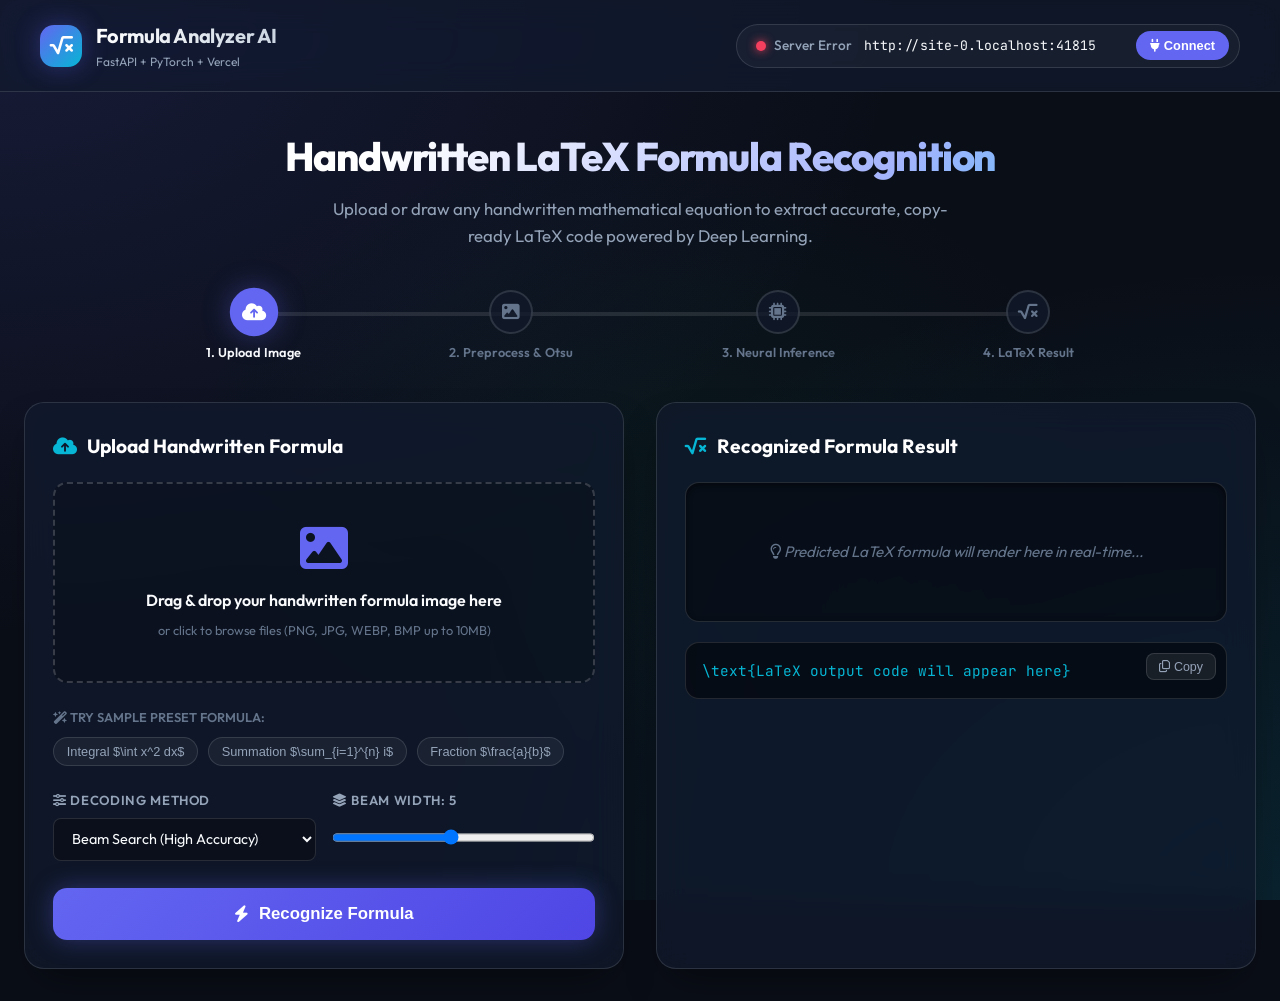
==== frontend/index.html @ 652955c7 "Add animated stepper progress bar and real-time step transition pipeline" ====
<!DOCTYPE html>
<html lang="en">
<head>
  <meta charset="UTF-8">
  <meta name="viewport" content="width=device-width, initial-scale=1.0">
  <title>Handwritten Formula Analyzer - AI LaTeX Recognizer</title>
  <meta name="description" content="AI-Powered Handwritten Mathematical Formula Recognition System built with PyTorch, FastAPI, and KaTeX.">
  
  <!-- Google Fonts -->
  <link rel="preconnect" href="https://fonts.googleapis.com">
  <link rel="preconnect" href="https://fonts.gstatic.com" crossorigin>
  <link href="https://fonts.googleapis.com/css2?family=JetBrains+Mono:wght@400;600&family=Outfit:wght@400;500;600;700;800&display=swap" rel="stylesheet">
  
  <!-- FontAwesome Icons -->
  <link rel="stylesheet" href="https://cdnjs.cloudflare.com/ajax/libs/font-awesome/6.4.0/css/all.min.css">
  
  <!-- KaTeX CSS & JS for LaTeX Rendering -->
  <link rel="stylesheet" href="https://cdn.jsdelivr.net/npm/katex@0.16.8/dist/katex.min.css">
  <script defer src="https://cdn.jsdelivr.net/npm/katex@0.16.8/dist/katex.min.js"></script>

  <!-- Custom Design System CSS -->
  <link rel="stylesheet" href="css/style.css">
</head>
<body>

  <!-- Top Navigation & Ngrok Backend Config Bar -->
  <nav class="navbar">
    <div class="brand">
      <div class="brand-icon">
        <i class="fa-solid me-1 fa-square-root-variable"></i>
      </div>
      <div class="brand-text">
        <h1>Formula Analyzer AI</h1>
        <span>FastAPI + PyTorch + Vercel</span>
      </div>
    </div>

    <!-- Ngrok / Backend Tunnel Config -->
    <div class="backend-bar">
      <div class="status-badge" id="status-badge">
        <span class="status-dot" id="status-dot"></span>
        <span id="status-text">Connecting...</span>
      </div>
      <input 
        type="text" 
        id="backend-url-input" 
        class="backend-input" 
        placeholder="https://xxxx.ngrok-free.app or http://127.0.0.1:8000" 
        title="Enter your FastAPI Backend URL (Local or Ngrok HTTPS Tunnel)"
      >
      <button class="btn-ping" id="btn-ping" title="Test Connection to Backend API">
        <i class="fa-solid fa-plug"></i> Connect
      </button>
    </div>
  </nav>

  <!-- Main Content Container -->
  <main class="container">
    
    <!-- Hero Title -->
    <header class="hero-header">
      <h2 class="hero-title">Handwritten LaTeX Formula Recognition</h2>
      <p class="hero-subtitle">Upload or draw any handwritten mathematical equation to extract accurate, copy-ready LaTeX code powered by Deep Learning.</p>
    </header>

    <!-- Pipeline Stepper & Animated Progress Bar -->
    <div class="stepper-container" id="stepper-container">
      <div class="progress-track">
        <div class="progress-fill" id="progress-fill"></div>
      </div>
      
      <div class="step-item active" id="step-1">
        <div class="step-node"><i class="fa-solid fa-cloud-arrow-up"></i></div>
        <span class="step-label">1. Upload Image</span>
      </div>
      
      <div class="step-item" id="step-2">
        <div class="step-node"><i class="fa-solid fa-image"></i></div>
        <span class="step-label">2. Preprocess & Otsu</span>
      </div>
      
      <div class="step-item" id="step-3">
        <div class="step-node"><i class="fa-solid fa-microchip"></i></div>
        <span class="step-label">3. Neural Inference</span>
      </div>
      
      <div class="step-item" id="step-4">
        <div class="step-node"><i class="fa-solid fa-square-root-variable"></i></div>
        <span class="step-label">4. LaTeX Result</span>
      </div>
    </div>

    <!-- Main App Grid -->
    <div class="app-grid">

      <!-- Left Column: Image Upload & Parameters -->
      <section class="card">
        <h3 class="card-title">
          <i class="fa-solid fa-cloud-arrow-up"></i> Upload Handwritten Formula
        </h3>

        <!-- Drag & Drop Zone -->
        <div class="dropzone" id="dropzone">
          <i class="fa-solid fa-image dropzone-icon"></i>
          <p class="dropzone-text">Drag & drop your handwritten formula image here</p>
          <p class="dropzone-subtext">or click to browse files (PNG, JPG, WEBP, BMP up to 10MB)</p>
          <input type="file" id="file-input" accept="image/png, image/jpeg, image/webp, image/bmp">
        </div>

        <!-- Selected Image Preview Box -->
        <div class="preview-box" id="preview-box">
          <button class="preview-remove" id="btn-remove-preview" title="Remove selected image">
            <i class="fa-solid fa-xmark"></i>
          </button>
          <img id="preview-img" src="" alt="Handwritten Formula Preview">
        </div>

        <!-- Sample Formula Presets -->
        <div class="presets-container">
          <p class="presets-title"><i class="fa-solid fa-wand-magic-sparkles"></i> Try Sample Preset Formula:</p>
          <div class="presets-flex">
            <button class="btn-preset" data-preset="integral">Integral $\int x^2 dx$</button>
            <button class="btn-preset" data-preset="summation">Summation $\sum_{i=1}^{n} i$</button>
            <button class="btn-preset" data-preset="fraction">Fraction $\frac{a}{b}$</button>
          </div>
        </div>

        <!-- Decoding Controls -->
        <div class="controls-group">
          <div class="control-item">
            <label for="decode-method"><i class="fa-solid fa-sliders"></i> Decoding Method</label>
            <select id="decode-method" class="select-custom">
              <option value="beam" selected>Beam Search (High Accuracy)</option>
              <option value="greedy">Greedy Search (Fastest)</option>
            </select>
          </div>

          <div class="control-item" id="beam-size-container">
            <label for="beam-size"><i class="fa-solid fa-layer-group"></i> Beam Width: <span id="beam-val">5</span></label>
            <input type="range" id="beam-size" class="slider-custom" min="1" max="10" value="5">
          </div>
        </div>

        <!-- Submit Button -->
        <button class="btn-submit" id="btn-predict">
          <i class="fa-solid fa-bolt"></i> Recognize Formula
        </button>
      </section>

      <!-- Right Column: Recognition Results -->
      <section class="card">
        <h3 class="card-title">
          <i class="fa-solid fa-square-root-variable"></i> Recognized Formula Result
        </h3>

        <div class="result-display">
          
          <!-- Rendered KaTeX Math Box -->
          <div class="rendered-math-box" id="math-render-box">
            <span class="placeholder-text">
              <i class="fa-regular fa-lightbulb"></i> Predicted LaTeX formula will render here in real-time...
            </span>
          </div>

          <!-- Raw LaTeX Code View -->
          <div class="raw-latex-box">
            <button class="btn-copy" id="btn-copy" title="Copy LaTeX code to clipboard">
              <i class="fa-regular fa-copy"></i> Copy
            </button>
            <div class="raw-latex-code" id="raw-latex-output">\text{LaTeX output code will appear here}</div>
          </div>

        </div>
      </section>

    </div>

    <!-- Step 2: Image Pipeline & Preprocessing Card -->
    <section class="card pipeline-card" id="pipeline-card" style="display: none; margin-top: 2rem;">
      <div class="pipeline-header">
        <h3 class="card-title">
          🖼️ Step 2: Image Pipeline & Preprocessing
        </h3>
        <span class="badge-active"><i class="fa-solid fa-circle-check"></i> Auto Dark-Mode & Otsu Active</span>
      </div>

      <div class="pipeline-grid">
        <!-- Original Uploaded Image -->
        <div class="pipeline-box">
          <h4 class="pipeline-box-title">Original Uploaded Image</h4>
          <div class="pipeline-img-wrap">
            <img id="pipeline-orig-img" src="" alt="Original Uploaded Image">
          </div>
        </div>

        <!-- Auto-Inverted & Otsu Normalized Tensor Input -->
        <div class="pipeline-box">
          <h4 class="pipeline-box-title">Auto-Inverted & Otsu Normalized Tensor Input</h4>
          <div class="pipeline-img-wrap">
            <img id="pipeline-otsu-img" src="" alt="Normalized Tensor Input Canvas">
          </div>
          <p class="pipeline-meta" id="pipeline-meta">
            Tensor Shape: [1, 3, 128, 512] | Padded & Normalized for Model Encoder
          </p>
        </div>
      </div>
    </section>

  </main>

  <!-- Toast Notification -->
  <div class="toast" id="toast">
    <i class="fa-solid fa-circle-check"></i>
    <span id="toast-msg">Copied to clipboard!</span>
  </div>

  <!-- App Script -->
  <script src="js/app.js"></script>
</body>
</html>
---- frontend/css/style.css ----
/* ==========================================================
   Handwritten Mathematical Formula Recognition System
   Design System & Global Styles (Vanilla CSS)
   ========================================================== */

:root {
  --bg-dark: #0a0e17;
  --bg-card: rgba(18, 26, 43, 0.75);
  --bg-card-hover: rgba(28, 39, 64, 0.85);
  --border-color: rgba(255, 255, 255, 0.12);
  --border-focus: #6366f1;
  
  --primary: #6366f1;
  --primary-hover: #4f46e5;
  --primary-glow: rgba(99, 102, 241, 0.35);
  
  --accent-cyan: #06b6d4;
  --accent-emerald: #10b981;
  --accent-rose: #f43f5e;
  --accent-amber: #f59e0b;

  --text-main: #f8fafc;
  --text-muted: #94a3b8;
  --text-subtle: #64748b;

  --font-main: 'Outfit', -apple-system, BlinkMacSystemFont, 'Segoe UI', Roboto, sans-serif;
  --font-mono: 'JetBrains Mono', 'Fira Code', monospace;
  
  --radius-sm: 8px;
  --radius-md: 14px;
  --radius-lg: 20px;
  --radius-full: 9999px;
  
  --shadow-main: 0 20px 40px -15px rgba(0, 0, 0, 0.5);
  --shadow-glow: 0 0 25px var(--primary-glow);
  --glass-backdrop: blur(16px) saturate(180%);
}

* {
  margin: 0;
  padding: 0;
  box-sizing: border-box;
}

body {
  font-family: var(--font-main);
  background-color: var(--bg-dark);
  background-image: 
    radial-gradient(at 0% 0%, rgba(99, 102, 241, 0.15) 0px, transparent 50%),
    radial-gradient(at 100% 100%, rgba(6, 182, 212, 0.12) 0px, transparent 50%),
    radial-gradient(at 50% 50%, rgba(16, 185, 129, 0.05) 0px, transparent 50%);
  background-attachment: fixed;
  color: var(--text-main);
  min-height: 100vh;
  line-height: 1.6;
  overflow-x: hidden;
}

/* Header & Navbar */
.navbar {
  display: flex;
  justify-content: space-between;
  align-items: center;
  padding: 1.25rem 2.5rem;
  background: var(--bg-card);
  backdrop-filter: var(--glass-backdrop);
  border-bottom: 1px solid var(--border-color);
  position: sticky;
  top: 0;
  z-index: 100;
}

.brand {
  display: flex;
  align-items: center;
  gap: 0.85rem;
}

.brand-icon {
  width: 42px;
  height: 42px;
  background: linear-gradient(135deg, var(--primary), var(--accent-cyan));
  border-radius: var(--radius-md);
  display: flex;
  align-items: center;
  justify-content: center;
  font-size: 1.3rem;
  color: #fff;
  box-shadow: var(--shadow-glow);
}

.brand-text h1 {
  font-size: 1.25rem;
  font-weight: 700;
  background: linear-gradient(90deg, #fff, #cbd5e1);
  -webkit-background-clip: text;
  -webkit-text-fill-color: transparent;
  letter-spacing: -0.02em;
}

.brand-text span {
  font-size: 0.75rem;
  color: var(--text-muted);
  display: block;
}

/* Backend Connection Bar */
.backend-bar {
  display: flex;
  align-items: center;
  gap: 0.75rem;
  background: rgba(255, 255, 255, 0.04);
  border: 1px solid var(--border-color);
  border-radius: var(--radius-full);
  padding: 0.4rem 0.6rem 0.4rem 1.2rem;
}

.status-badge {
  display: flex;
  align-items: center;
  gap: 0.5rem;
  font-size: 0.85rem;
  font-weight: 500;
  color: var(--text-muted);
}

.status-dot {
  width: 10px;
  height: 10px;
  border-radius: 50%;
  background-color: var(--accent-amber);
  box-shadow: 0 0 10px var(--accent-amber);
  transition: all 0.3s ease;
}

.status-dot.connected {
  background-color: var(--accent-emerald);
  box-shadow: 0 0 10px var(--accent-emerald);
}

.status-dot.disconnected {
  background-color: var(--accent-rose);
  box-shadow: 0 0 10px var(--accent-rose);
}

.backend-input {
  background: transparent;
  border: none;
  color: var(--text-main);
  font-family: var(--font-mono);
  font-size: 0.82rem;
  width: 260px;
  outline: none;
}

.btn-ping {
  background: var(--primary);
  color: #fff;
  border: none;
  padding: 0.45rem 0.9rem;
  border-radius: var(--radius-full);
  font-size: 0.8rem;
  font-weight: 600;
  cursor: pointer;
  transition: all 0.2s ease;
}

.btn-ping:hover {
  background: var(--primary-hover);
  transform: scale(1.03);
}

/* Main Container */
.container {
  max-width: 1300px;
  margin: 2rem auto;
  padding: 0 1.5rem;
}

.hero-header {
  text-align: center;
  margin-bottom: 2.5rem;
}

.hero-title {
  font-size: 2.5rem;
  font-weight: 800;
  letter-spacing: -0.03em;
  margin-bottom: 0.5rem;
  background: linear-gradient(135deg, #ffffff 30%, #a5b4fc 70%, #38bdf8 100%);
  -webkit-background-clip: text;
  -webkit-text-fill-color: transparent;
}

.hero-subtitle {
  color: var(--text-muted);
  font-size: 1.05rem;
  max-width: 650px;
  margin: 0 auto;
}

/* Grid Layout */
.app-grid {
  display: grid;
  grid-template-columns: 1fr 1fr;
  gap: 2rem;
}

@media (max-width: 992px) {
  .app-grid {
    grid-template-columns: 1fr;
  }
}

/* Card Styling */
.card {
  background: var(--bg-card);
  backdrop-filter: var(--glass-backdrop);
  border: 1px solid var(--border-color);
  border-radius: var(--radius-lg);
  padding: 1.75rem;
  box-shadow: var(--shadow-main);
  transition: border-color 0.3s ease;
}

.card:hover {
  border-color: rgba(255, 255, 255, 0.2);
}

.card-title {
  font-size: 1.2rem;
  font-weight: 700;
  margin-bottom: 1.25rem;
  display: flex;
  align-items: center;
  gap: 0.6rem;
  color: #fff;
}

.card-title i {
  color: var(--accent-cyan);
}

/* Upload Dropzone */
.dropzone {
  border: 2px dashed rgba(255, 255, 255, 0.18);
  border-radius: var(--radius-md);
  padding: 2.5rem 1.5rem;
  text-align: center;
  cursor: pointer;
  background: rgba(0, 0, 0, 0.2);
  transition: all 0.3s ease;
  position: relative;
  overflow: hidden;
}

.dropzone:hover, .dropzone.dragover {
  border-color: var(--primary);
  background: rgba(99, 102, 241, 0.08);
  box-shadow: inset 0 0 20px rgba(99, 102, 241, 0.15);
}

.dropzone-icon {
  font-size: 3rem;
  color: var(--primary);
  margin-bottom: 1rem;
  transition: transform 0.3s ease;
}

.dropzone:hover .dropzone-icon {
  transform: translateY(-4px);
}

.dropzone-text {
  font-size: 1rem;
  font-weight: 600;
  color: var(--text-main);
  margin-bottom: 0.4rem;
}

.dropzone-subtext {
  font-size: 0.8rem;
  color: var(--text-subtle);
}

#file-input {
  display: none;
}

/* Preview Box */
.preview-box {
  margin-top: 1.25rem;
  display: none;
  background: rgba(0, 0, 0, 0.3);
  border: 1px solid var(--border-color);
  border-radius: var(--radius-md);
  padding: 1rem;
  text-align: center;
  position: relative;
}

.preview-box img {
  max-width: 100%;
  max-height: 180px;
  object-fit: contain;
  border-radius: var(--radius-sm);
  box-shadow: 0 4px 12px rgba(0,0,0,0.5);
}

.preview-remove {
  position: absolute;
  top: 10px;
  right: 10px;
  background: rgba(244, 63, 94, 0.8);
  color: #fff;
  border: none;
  border-radius: 50%;
  width: 28px;
  height: 28px;
  cursor: pointer;
  display: flex;
  align-items: center;
  justify-content: center;
  transition: all 0.2s ease;
}

.preview-remove:hover {
  background: var(--accent-rose);
  transform: scale(1.1);
}

/* Controls */
.controls-group {
  margin-top: 1.5rem;
  display: grid;
  grid-template-columns: 1fr 1fr;
  gap: 1rem;
}

.control-item label {
  display: block;
  font-size: 0.82rem;
  font-weight: 600;
  color: var(--text-muted);
  margin-bottom: 0.4rem;
  text-transform: uppercase;
  letter-spacing: 0.05em;
}

.select-custom, .slider-custom {
  width: 100%;
  padding: 0.65rem 0.9rem;
  background: rgba(0, 0, 0, 0.3);
  border: 1px solid var(--border-color);
  border-radius: var(--radius-sm);
  color: var(--text-main);
  font-family: var(--font-main);
  font-size: 0.9rem;
  outline: none;
  transition: border-color 0.2s ease;
}

.select-custom:focus {
  border-color: var(--primary);
}

/* Action Buttons */
.btn-submit {
  width: 100%;
  margin-top: 1.5rem;
  padding: 1rem;
  background: linear-gradient(135deg, var(--primary), var(--primary-hover));
  color: #fff;
  border: none;
  border-radius: var(--radius-md);
  font-size: 1.05rem;
  font-weight: 700;
  cursor: pointer;
  box-shadow: var(--shadow-glow);
  display: flex;
  align-items: center;
  justify-content: center;
  gap: 0.6rem;
  transition: all 0.3s ease;
}

.btn-submit:hover:not(:disabled) {
  transform: translateY(-2px);
  box-shadow: 0 0 35px var(--primary-glow);
}

.btn-submit:disabled {
  opacity: 0.5;
  cursor: not-allowed;
}

/* Sample Presets */
.presets-container {
  margin-top: 1.5rem;
}

.presets-title {
  font-size: 0.8rem;
  font-weight: 600;
  color: var(--text-subtle);
  margin-bottom: 0.6rem;
  text-transform: uppercase;
}

.presets-flex {
  display: flex;
  gap: 0.6rem;
  flex-wrap: wrap;
}

.btn-preset {
  background: rgba(255, 255, 255, 0.05);
  border: 1px solid var(--border-color);
  color: var(--text-muted);
  padding: 0.4rem 0.8rem;
  border-radius: var(--radius-full);
  font-size: 0.8rem;
  cursor: pointer;
  transition: all 0.2s ease;
}

.btn-preset:hover {
  background: rgba(99, 102, 241, 0.15);
  border-color: var(--primary);
  color: #fff;
}

/* Results Display Card */
.result-display {
  display: flex;
  flex-direction: column;
  gap: 1.25rem;
  min-height: 380px;
}

.rendered-math-box {
  background: rgba(0, 0, 0, 0.4);
  border: 1px solid var(--border-color);
  border-radius: var(--radius-md);
  padding: 2rem 1.5rem;
  min-height: 140px;
  display: flex;
  align-items: center;
  justify-content: center;
  text-align: center;
  font-size: 1.6rem;
  overflow-x: auto;
  box-shadow: inset 0 2px 10px rgba(0,0,0,0.5);
}

.placeholder-text {
  color: var(--text-subtle);
  font-size: 0.95rem;
  font-style: italic;
}

.raw-latex-box {
  background: rgba(0, 0, 0, 0.5);
  border: 1px solid var(--border-color);
  border-radius: var(--radius-md);
  padding: 1rem;
  position: relative;
}

.raw-latex-code {
  font-family: var(--font-mono);
  font-size: 0.9rem;
  color: var(--accent-cyan);
  word-break: break-all;
  white-space: pre-wrap;
}

.btn-copy {
  position: absolute;
  top: 10px;
  right: 10px;
  background: rgba(255, 255, 255, 0.08);
  border: 1px solid var(--border-color);
  color: var(--text-muted);
  padding: 0.35rem 0.75rem;
  border-radius: var(--radius-sm);
  font-size: 0.78rem;
  cursor: pointer;
  transition: all 0.2s ease;
}

.btn-copy:hover {
  background: var(--primary);
  color: #fff;
}

/* Spinner Loader */
.spinner {
  width: 22px;
  height: 22px;
  border: 3px solid rgba(255,255,255,0.3);
  border-radius: 50%;
  border-top-color: #fff;
  animation: spin 0.8s linear infinite;
  display: inline-block;
}

@keyframes spin {
  to { transform: rotate(360deg); }
}

/* Toast Notifications */
.toast {
  position: fixed;
  bottom: 2rem;
  right: 2rem;
  background: var(--bg-card);
  border: 1px solid var(--accent-emerald);
  color: #fff;
  padding: 0.9rem 1.4rem;
  border-radius: var(--radius-md);
  box-shadow: 0 10px 30px rgba(0,0,0,0.5);
  display: flex;
  align-items: center;
  gap: 0.6rem;
  font-size: 0.9rem;
  z-index: 1000;
  opacity: 0;
  transform: translateY(20px);
  transition: all 0.3s ease;
}

.toast.show {
  opacity: 1;
  transform: translateY(0);
}

/* Step 2 Pipeline Card Styling */
.pipeline-header {
  display: flex;
  justify-content: space-between;
  align-items: center;
  margin-bottom: 1.25rem;
  flex-wrap: wrap;
  gap: 0.5rem;
}

.badge-active {
  background: rgba(16, 185, 129, 0.15);
  border: 1px solid var(--accent-emerald);
  color: var(--accent-emerald);
  padding: 0.35rem 0.85rem;
  border-radius: var(--radius-full);
  font-size: 0.8rem;
  font-weight: 600;
  display: flex;
  align-items: center;
  gap: 0.4rem;
}

.pipeline-grid {
  display: grid;
  grid-template-columns: 1fr 1fr;
  gap: 1.5rem;
}

@media (max-width: 768px) {
  .pipeline-grid {
    grid-template-columns: 1fr;
  }
}

.pipeline-box {
  background: rgba(0, 0, 0, 0.35);
  border: 1px solid var(--border-color);
  border-radius: var(--radius-md);
  padding: 1rem;
}

.pipeline-box-title {
  font-size: 0.88rem;
  font-weight: 700;
  color: var(--text-muted);
  margin-bottom: 0.75rem;
}

.pipeline-img-wrap {
  background: #ffffff;
  border-radius: var(--radius-sm);
  padding: 0.5rem;
  min-height: 140px;
  display: flex;
  align-items: center;
  justify-content: center;
}

.pipeline-img-wrap img {
  max-width: 100%;
  max-height: 140px;
  object-fit: contain;
}

.pipeline-meta {
  font-family: var(--font-mono);
  font-size: 0.75rem;
  color: var(--text-subtle);
  margin-top: 0.6rem;
  text-align: center;
}

/* Stepper & Progress Bar Styling */
.stepper-container {
  display: flex;
  justify-content: space-between;
  align-items: center;
  position: relative;
  max-width: 900px;
  margin: 0 auto 2.5rem auto;
  padding: 0 1rem;
}

.progress-track {
  position: absolute;
  top: 22px;
  left: 60px;
  right: 60px;
  height: 4px;
  background: rgba(255, 255, 255, 0.1);
  border-radius: var(--radius-full);
  z-index: 1;
}

.progress-fill {
  height: 100%;
  width: 0%;
  background: linear-gradient(90deg, var(--primary), var(--accent-cyan));
  border-radius: var(--radius-full);
  box-shadow: 0 0 15px var(--primary-glow);
  transition: width 0.4s ease;
}

.step-item {
  display: flex;
  flex-direction: column;
  align-items: center;
  gap: 0.5rem;
  z-index: 2;
  position: relative;
}

.step-node {
  width: 44px;
  height: 44px;
  border-radius: 50%;
  background: var(--bg-card);
  border: 2px solid var(--border-color);
  color: var(--text-subtle);
  display: flex;
  align-items: center;
  justify-content: center;
  font-size: 1.1rem;
  transition: all 0.3s ease;
}

.step-label {
  font-size: 0.8rem;
  font-weight: 600;
  color: var(--text-subtle);
  transition: color 0.3s ease;
}

.step-item.active .step-node {
  border-color: var(--primary);
  background: var(--primary);
  color: #fff;
  box-shadow: var(--shadow-glow);
  transform: scale(1.1);
}

.step-item.active .step-label {
  color: var(--text-main);
}

.step-item.completed .step-node {
  border-color: var(--accent-emerald);
  background: var(--accent-emerald);
  color: #fff;
  box-shadow: 0 0 15px rgba(16, 185, 129, 0.4);
}

.step-item.completed .step-label {
  color: var(--accent-emerald);
}
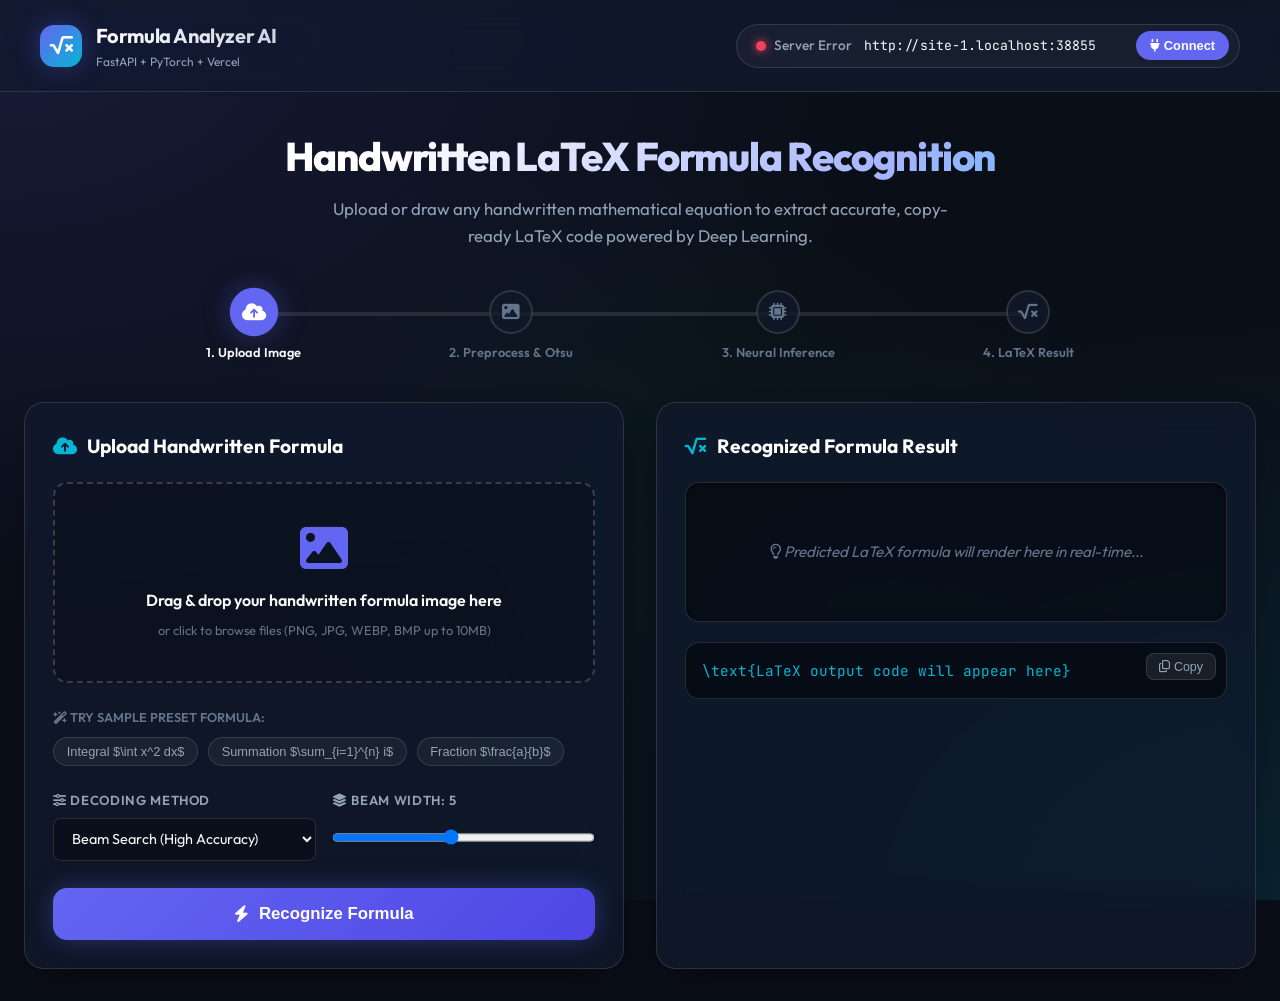
==== commit 6af21cb4: "Match Step 2 Image Pipeline & Preprocessing section layout exactly with user screenshot" ====
--- a/frontend/index.html
+++ b/frontend/index.html
@@ -175,22 +175,25 @@
 
     </div>
 
-    <!-- Step 2: Image Pipeline & Preprocessing Card -->
+    <!-- Step 2: Image Pipeline & Preprocessing Card Section -->
     <section class="card pipeline-card" id="pipeline-card" style="display: none; margin-top: 2rem;">
       <div class="pipeline-header">
-        <h3 class="card-title">
+        <h3 class="card-title" style="margin-bottom: 0;">
           🖼️ Step 2: Image Pipeline & Preprocessing
         </h3>
         <span class="badge-active"><i class="fa-solid fa-circle-check"></i> Auto Dark-Mode & Otsu Active</span>
       </div>
 
-      <div class="pipeline-grid">
+      <div class="pipeline-grid" style="margin-top: 1.25rem;">
         <!-- Original Uploaded Image -->
         <div class="pipeline-box">
           <h4 class="pipeline-box-title">Original Uploaded Image</h4>
           <div class="pipeline-img-wrap">
             <img id="pipeline-orig-img" src="" alt="Original Uploaded Image">
           </div>
+          <p class="pipeline-meta" id="pipeline-orig-meta">
+            Dimensions: 512 × 128 px | Format: image/png
+          </p>
         </div>
 
         <!-- Auto-Inverted & Otsu Normalized Tensor Input -->
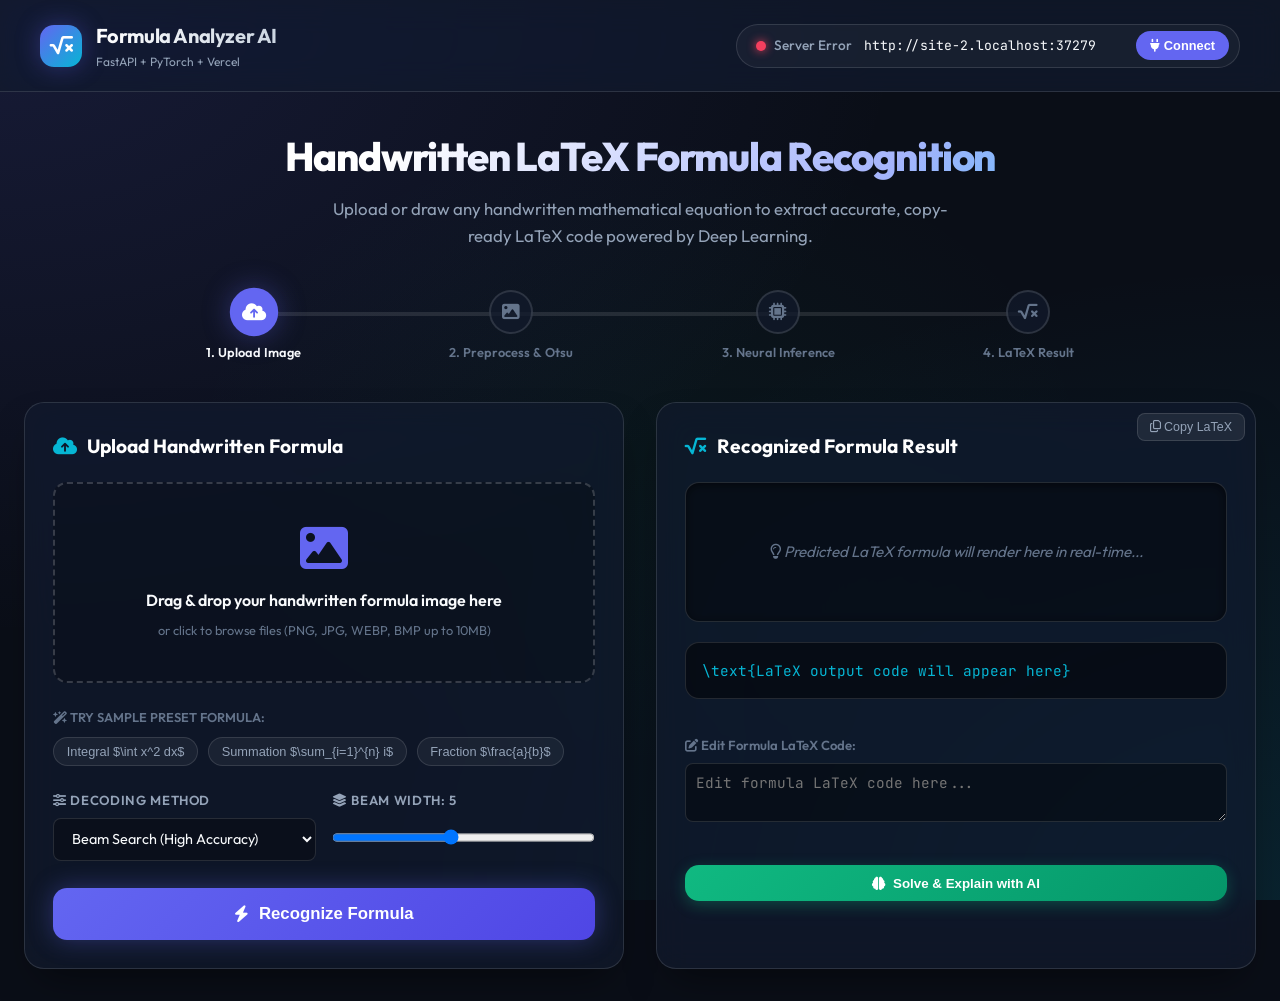
==== commit b4c9cbcb: "Add interactive LaTeX formula editor, SymPy symbolic math solver, and Gemini AI step-by-step explana" ====
--- a/frontend/index.html
+++ b/frontend/index.html
@@ -164,10 +164,25 @@
 
           <!-- Raw LaTeX Code View -->
           <div class="raw-latex-box">
-            <button class="btn-copy" id="btn-copy" title="Copy LaTeX code to clipboard">
-              <i class="fa-regular fa-copy"></i> Copy
+            <div class="raw-latex-code" id="raw-latex-output">\text{LaTeX output code will appear here}</div>
+          </div>
+
+          <!-- Interactive Editable LaTeX Field -->
+          <div class="editor-group" style="margin-top: 1rem;">
+            <label for="latex-editor-input" class="editor-label" style="font-size: 0.82rem; font-weight: 600; color: var(--text-subtle); margin-bottom: 0.4rem; display: block;">
+              <i class="fa-solid fa-pen-to-square"></i> Edit Formula LaTeX Code:
+            </label>
+            <textarea id="latex-editor-input" class="textarea-custom" rows="2" style="width: 100%; background: rgba(0,0,0,0.4); border: 1px solid var(--border-color); border-radius: var(--radius-sm); color: var(--accent-cyan); font-family: var(--font-mono); padding: 0.6rem; font-size: 0.9rem; resize: vertical;" placeholder="Edit formula LaTeX code here..."></textarea>
+          </div>
+
+          <!-- Action Buttons Flex -->
+          <div class="action-buttons-flex" style="display: flex; gap: 0.75rem; margin-top: 1rem;">
+            <button class="btn-copy" id="btn-copy" style="flex: 1;">
+              <i class="fa-regular fa-copy"></i> Copy LaTeX
             </button>
-            <div class="raw-latex-code" id="raw-latex-output">\text{LaTeX output code will appear here}</div>
+            <button class="btn-solve" id="btn-solve" style="flex: 2; background: linear-gradient(135deg, #10b981, #059669); color: #fff; border: none; padding: 0.65rem 1rem; border-radius: var(--radius-md); font-weight: 600; cursor: pointer; display: flex; align-items: center; justify-content: center; gap: 0.5rem; transition: all 0.3s ease; box-shadow: 0 4px 15px rgba(16, 185, 129, 0.3);">
+              <i class="fa-solid fa-brain"></i> Solve & Explain with AI
+            </button>
           </div>
 
         </div>
@@ -209,6 +224,36 @@
       </div>
     </section>
 
+    <!-- Step 3: Solution & Gemini AI Explanation Card Section -->
+    <section class="card solution-card" id="solution-card" style="display: none; margin-top: 2rem;">
+      <div class="pipeline-header">
+        <h3 class="card-title" style="margin-bottom: 0;">
+          🧠 Step 3: Solution & Gemini AI Explanation
+        </h3>
+        <span class="badge-active" style="background: rgba(99, 102, 241, 0.15); border-color: var(--primary); color: #a5b4fc;">
+          <i class="fa-solid fa-sparkles"></i> Gemini AI Active
+        </span>
+      </div>
+
+      <div class="solution-grid" style="display: grid; grid-template-columns: 1fr; gap: 1.25rem; margin-top: 1.25rem;">
+        <!-- Solution Render Box -->
+        <div class="solution-box" style="background: rgba(0, 0, 0, 0.35); border: 1px solid var(--border-color); border-radius: var(--radius-md); padding: 1.25rem;">
+          <h4 class="pipeline-box-title" style="color: var(--accent-emerald);">Calculated Mathematical Solution</h4>
+          <div class="rendered-math-box" id="solution-render-box" style="margin-top: 0.75rem;">
+            <!-- Solved KaTeX math renders here -->
+          </div>
+        </div>
+
+        <!-- Gemini AI Explanation Box -->
+        <div class="solution-box" style="background: rgba(0, 0, 0, 0.35); border: 1px solid var(--border-color); border-radius: var(--radius-md); padding: 1.25rem;">
+          <h4 class="pipeline-box-title" style="color: #a5b4fc;">Step-by-Step Gemini AI Concept Breakdown</h4>
+          <div class="explanation-content" id="explanation-content" style="margin-top: 0.75rem; font-size: 0.95rem; line-height: 1.7; color: var(--text-main);">
+            <!-- Markdown explanation renders here -->
+          </div>
+        </div>
+      </div>
+    </section>
+
   </main>
 
   <!-- Toast Notification -->
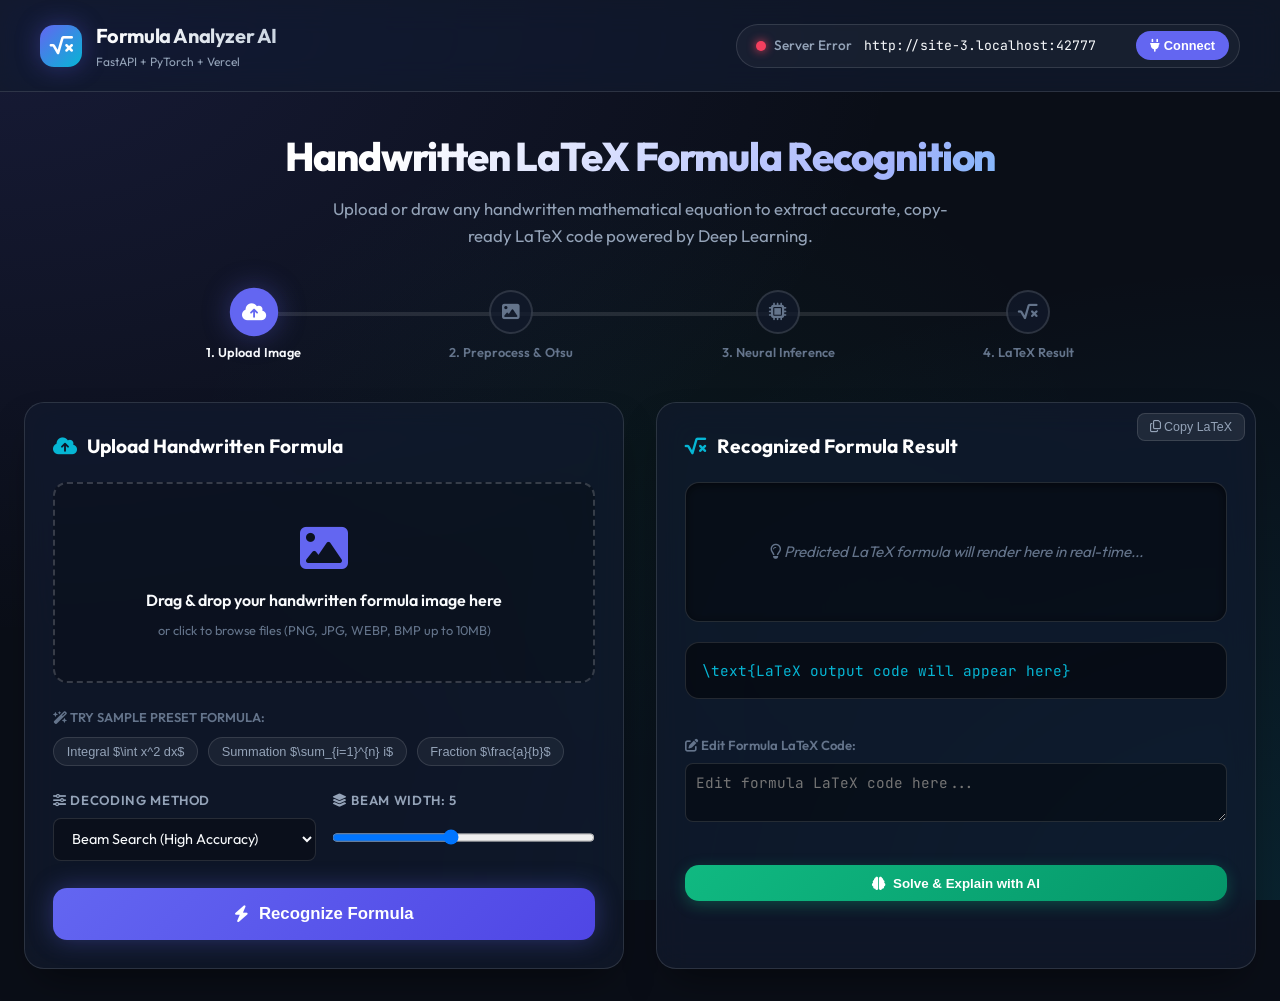
==== commit 96dfef2b: "Separate SymPy math solver, Matplotlib function graph plotter, and Gemini AI explanation sections" ====
--- a/frontend/index.html
+++ b/frontend/index.html
@@ -224,29 +224,43 @@
       </div>
     </section>
 
-    <!-- Step 3: Solution & Gemini AI Explanation Card Section -->
+    <!-- Step 3: Solution, Matplotlib Plot & Gemini AI Explanation Card Section -->
     <section class="card solution-card" id="solution-card" style="display: none; margin-top: 2rem;">
       <div class="pipeline-header">
         <h3 class="card-title" style="margin-bottom: 0;">
-          🧠 Step 3: Solution & Gemini AI Explanation
+          🧠 Step 3: SymPy Solution, Matplotlib Plot & Gemini AI Explanation
         </h3>
         <span class="badge-active" style="background: rgba(99, 102, 241, 0.15); border-color: var(--primary); color: #a5b4fc;">
-          <i class="fa-solid fa-sparkles"></i> Gemini AI Active
+          <i class="fa-solid fa-sparkles"></i> SymPy + Matplotlib + Gemini AI
         </span>
       </div>
 
       <div class="solution-grid" style="display: grid; grid-template-columns: 1fr; gap: 1.25rem; margin-top: 1.25rem;">
-        <!-- Solution Render Box -->
+        <!-- 1. SymPy Symbolic Solution Box -->
         <div class="solution-box" style="background: rgba(0, 0, 0, 0.35); border: 1px solid var(--border-color); border-radius: var(--radius-md); padding: 1.25rem;">
-          <h4 class="pipeline-box-title" style="color: var(--accent-emerald);">Calculated Mathematical Solution</h4>
+          <h4 class="pipeline-box-title" style="color: var(--accent-emerald);">
+            <i class="fa-solid fa-calculator"></i> SymPy Exact Mathematical Solution
+          </h4>
           <div class="rendered-math-box" id="solution-render-box" style="margin-top: 0.75rem;">
             <!-- Solved KaTeX math renders here -->
           </div>
         </div>
 
-        <!-- Gemini AI Explanation Box -->
+        <!-- 2. Matplotlib Graph Plot Box -->
+        <div class="solution-box" id="plot-box" style="display: none; background: rgba(0, 0, 0, 0.35); border: 1px solid var(--border-color); border-radius: var(--radius-md); padding: 1.25rem;">
+          <h4 class="pipeline-box-title" style="color: var(--accent-cyan);">
+            <i class="fa-solid fa-chart-line"></i> Matplotlib Function Graph & Curve Visualization
+          </h4>
+          <div class="plot-img-wrap" style="margin-top: 0.75rem; background: #0f172a; border-radius: var(--radius-sm); padding: 0.5rem; text-align: center;">
+            <img id="plot-img" src="" alt="Matplotlib Function Plot" style="max-width: 100%; border-radius: var(--radius-sm);">
+          </div>
+        </div>
+
+        <!-- 3. Gemini AI Explanation Box -->
         <div class="solution-box" style="background: rgba(0, 0, 0, 0.35); border: 1px solid var(--border-color); border-radius: var(--radius-md); padding: 1.25rem;">
-          <h4 class="pipeline-box-title" style="color: #a5b4fc;">Step-by-Step Gemini AI Concept Breakdown</h4>
+          <h4 class="pipeline-box-title" style="color: #a5b4fc;">
+            <i class="fa-solid fa-brain"></i> Step-by-Step Gemini AI Concept Breakdown
+          </h4>
           <div class="explanation-content" id="explanation-content" style="margin-top: 0.75rem; font-size: 0.95rem; line-height: 1.7; color: var(--text-main);">
             <!-- Markdown explanation renders here -->
           </div>
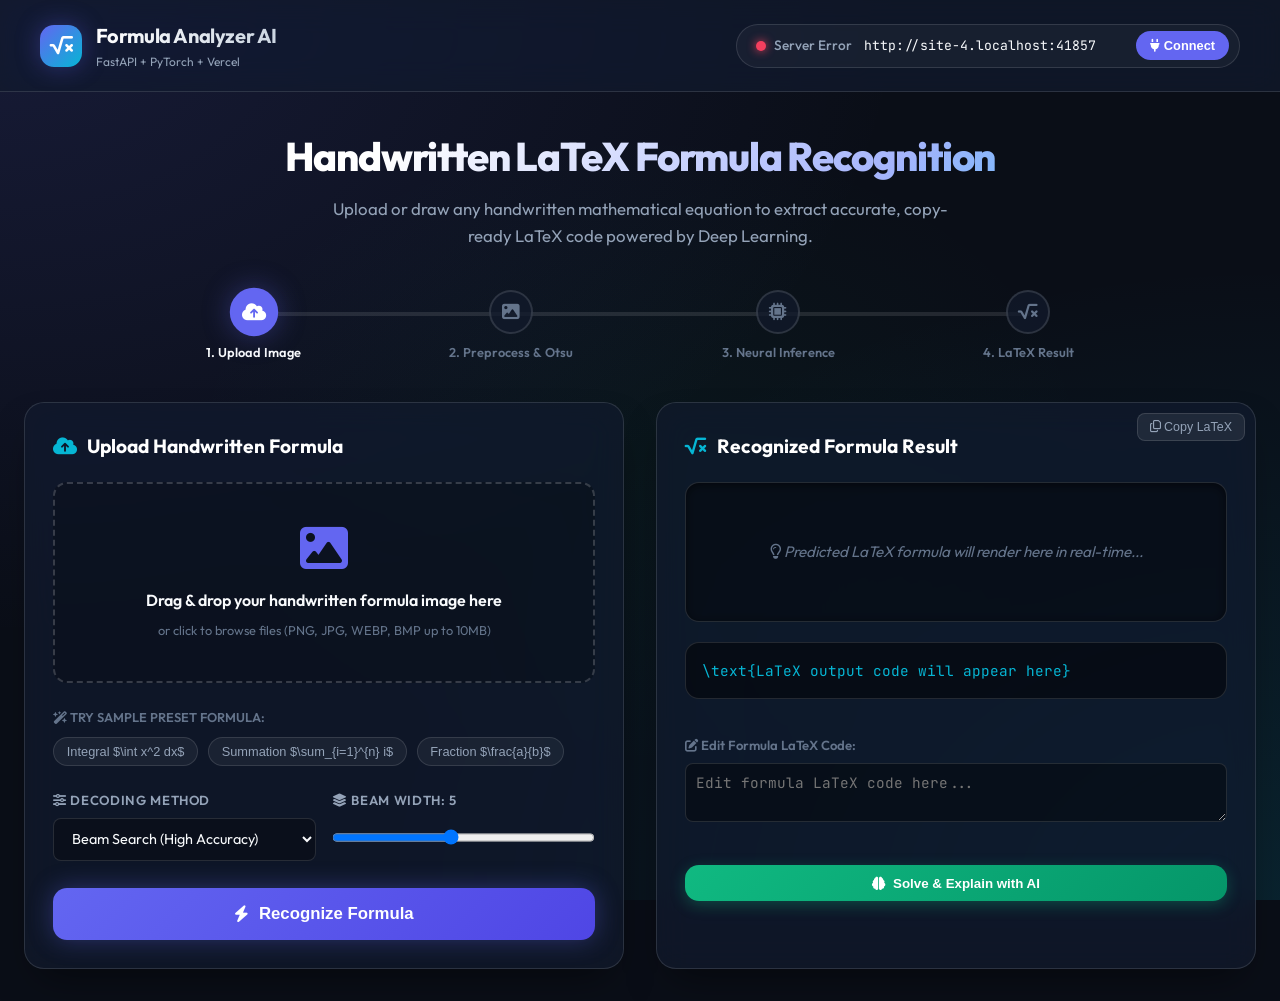
==== commit b012279b: "Create 3 distinct standalone section cards for SymPy Solution, Matplotlib Plot, and Gemini AI" ====
--- a/frontend/index.html
+++ b/frontend/index.html
@@ -224,46 +224,59 @@
       </div>
     </section>
 
-    <!-- Step 3: Solution, Matplotlib Plot & Gemini AI Explanation Card Section -->
-    <section class="card solution-card" id="solution-card" style="display: none; margin-top: 2rem;">
-      <div class="pipeline-header">
-        <h3 class="card-title" style="margin-bottom: 0;">
-          🧠 Step 3: SymPy Solution, Matplotlib Plot & Gemini AI Explanation
+    <!-- Section 1: SymPy Mathematical Solution Card -->
+    <section class="card solution-card" id="sympy-card" style="display: none; margin-top: 2rem;">
+      <div class="pipeline-header">
+        <h3 class="card-title" style="margin-bottom: 0;">
+          ⚡ SymPy Mathematical Solution
+        </h3>
+        <span class="badge-active" style="background: rgba(16, 185, 129, 0.15); border-color: var(--accent-emerald); color: var(--accent-emerald);">
+          <i class="fa-solid fa-calculator"></i> SymPy Symbolic Engine
+        </span>
+      </div>
+
+      <div class="solution-box" style="background: rgba(0, 0, 0, 0.35); border: 1px solid var(--border-color); border-radius: var(--radius-md); padding: 1.25rem; margin-top: 1.25rem;">
+        <h4 class="pipeline-box-title" style="color: var(--accent-emerald);">Calculated Exact Symbolic Solution</h4>
+        <div class="rendered-math-box" id="sympy-render-box" style="margin-top: 0.75rem;">
+          <!-- Solved KaTeX math renders here -->
+        </div>
+      </div>
+    </section>
+
+    <!-- Section 2: Matplotlib Function Graph Plot Card -->
+    <section class="card solution-card" id="plot-card" style="display: none; margin-top: 2rem;">
+      <div class="pipeline-header">
+        <h3 class="card-title" style="margin-bottom: 0;">
+          📈 Matplotlib Function Graph & Visualization
+        </h3>
+        <span class="badge-active" style="background: rgba(56, 189, 248, 0.15); border-color: var(--accent-cyan); color: var(--accent-cyan);">
+          <i class="fa-solid fa-chart-line"></i> Matplotlib Dark-Mode Engine
+        </span>
+      </div>
+
+      <div class="solution-box" style="background: rgba(0, 0, 0, 0.35); border: 1px solid var(--border-color); border-radius: var(--radius-md); padding: 1.25rem; margin-top: 1.25rem;">
+        <h4 class="pipeline-box-title" style="color: var(--accent-cyan);">Function Curve Plot</h4>
+        <div class="plot-img-wrap" style="margin-top: 0.75rem; background: #0f172a; border-radius: var(--radius-sm); padding: 0.5rem; text-align: center;">
+          <img id="plot-img" src="" alt="Matplotlib Function Plot" style="max-width: 100%; border-radius: var(--radius-sm);">
+        </div>
+      </div>
+    </section>
+
+    <!-- Section 3: Gemini AI Concept Explanation Card -->
+    <section class="card solution-card" id="gemini-card" style="display: none; margin-top: 2rem;">
+      <div class="pipeline-header">
+        <h3 class="card-title" style="margin-bottom: 0;">
+          🧠 Gemini AI Concept Explanation & Breakdown
         </h3>
         <span class="badge-active" style="background: rgba(99, 102, 241, 0.15); border-color: var(--primary); color: #a5b4fc;">
-          <i class="fa-solid fa-sparkles"></i> SymPy + Matplotlib + Gemini AI
+          <i class="fa-solid fa-sparkles"></i> Gemini AI Model Active
         </span>
       </div>
 
-      <div class="solution-grid" style="display: grid; grid-template-columns: 1fr; gap: 1.25rem; margin-top: 1.25rem;">
-        <!-- 1. SymPy Symbolic Solution Box -->
-        <div class="solution-box" style="background: rgba(0, 0, 0, 0.35); border: 1px solid var(--border-color); border-radius: var(--radius-md); padding: 1.25rem;">
-          <h4 class="pipeline-box-title" style="color: var(--accent-emerald);">
-            <i class="fa-solid fa-calculator"></i> SymPy Exact Mathematical Solution
-          </h4>
-          <div class="rendered-math-box" id="solution-render-box" style="margin-top: 0.75rem;">
-            <!-- Solved KaTeX math renders here -->
-          </div>
-        </div>
-
-        <!-- 2. Matplotlib Graph Plot Box -->
-        <div class="solution-box" id="plot-box" style="display: none; background: rgba(0, 0, 0, 0.35); border: 1px solid var(--border-color); border-radius: var(--radius-md); padding: 1.25rem;">
-          <h4 class="pipeline-box-title" style="color: var(--accent-cyan);">
-            <i class="fa-solid fa-chart-line"></i> Matplotlib Function Graph & Curve Visualization
-          </h4>
-          <div class="plot-img-wrap" style="margin-top: 0.75rem; background: #0f172a; border-radius: var(--radius-sm); padding: 0.5rem; text-align: center;">
-            <img id="plot-img" src="" alt="Matplotlib Function Plot" style="max-width: 100%; border-radius: var(--radius-sm);">
-          </div>
-        </div>
-
-        <!-- 3. Gemini AI Explanation Box -->
-        <div class="solution-box" style="background: rgba(0, 0, 0, 0.35); border: 1px solid var(--border-color); border-radius: var(--radius-md); padding: 1.25rem;">
-          <h4 class="pipeline-box-title" style="color: #a5b4fc;">
-            <i class="fa-solid fa-brain"></i> Step-by-Step Gemini AI Concept Breakdown
-          </h4>
-          <div class="explanation-content" id="explanation-content" style="margin-top: 0.75rem; font-size: 0.95rem; line-height: 1.7; color: var(--text-main);">
-            <!-- Markdown explanation renders here -->
-          </div>
+      <div class="solution-box" style="background: rgba(0, 0, 0, 0.35); border: 1px solid var(--border-color); border-radius: var(--radius-md); padding: 1.25rem; margin-top: 1.25rem;">
+        <h4 class="pipeline-box-title" style="color: #a5b4fc;">Step-by-Step Pedagogical Explanation</h4>
+        <div class="explanation-content" id="explanation-content" style="margin-top: 0.75rem; font-size: 0.95rem; line-height: 1.7; color: var(--text-main);">
+          <!-- Markdown explanation renders here -->
         </div>
       </div>
     </section>
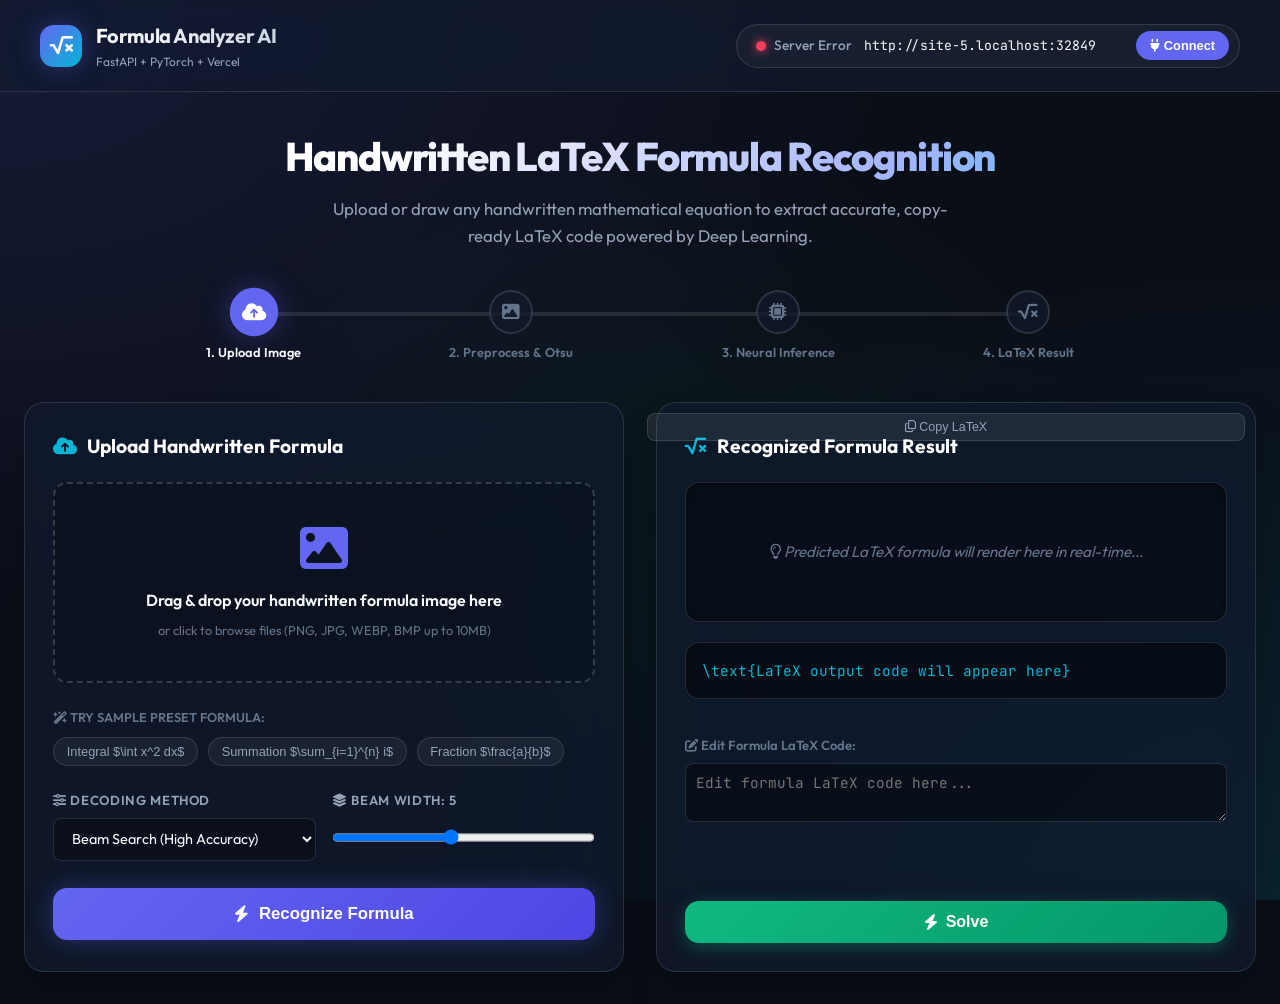
==== commit 88eadfbf: "Update Solve button to dedicated row with Solve label" ====
--- a/frontend/index.html
+++ b/frontend/index.html
@@ -175,13 +175,17 @@
             <textarea id="latex-editor-input" class="textarea-custom" rows="2" style="width: 100%; background: rgba(0,0,0,0.4); border: 1px solid var(--border-color); border-radius: var(--radius-sm); color: var(--accent-cyan); font-family: var(--font-mono); padding: 0.6rem; font-size: 0.9rem; resize: vertical;" placeholder="Edit formula LaTeX code here..."></textarea>
           </div>
 
-          <!-- Action Buttons Flex -->
-          <div class="action-buttons-flex" style="display: flex; gap: 0.75rem; margin-top: 1rem;">
-            <button class="btn-copy" id="btn-copy" style="flex: 1;">
+          <!-- Copy Button Row -->
+          <div class="action-buttons-flex" style="margin-top: 1rem;">
+            <button class="btn-copy" id="btn-copy" style="width: 100%;">
               <i class="fa-regular fa-copy"></i> Copy LaTeX
             </button>
-            <button class="btn-solve" id="btn-solve" style="flex: 2; background: linear-gradient(135deg, #10b981, #059669); color: #fff; border: none; padding: 0.65rem 1rem; border-radius: var(--radius-md); font-weight: 600; cursor: pointer; display: flex; align-items: center; justify-content: center; gap: 0.5rem; transition: all 0.3s ease; box-shadow: 0 4px 15px rgba(16, 185, 129, 0.3);">
-              <i class="fa-solid fa-brain"></i> Solve & Explain with AI
+          </div>
+
+          <!-- Dedicated New Row Below Everything for Solve Button -->
+          <div class="solve-button-row" style="margin-top: 1rem;">
+            <button class="btn-solve" id="btn-solve" style="width: 100%; background: linear-gradient(135deg, #10b981, #059669); color: #fff; border: none; padding: 0.75rem 1.25rem; border-radius: var(--radius-md); font-weight: 700; font-size: 1rem; cursor: pointer; display: flex; align-items: center; justify-content: center; gap: 0.5rem; transition: all 0.3s ease; box-shadow: 0 4px 18px rgba(16, 185, 129, 0.35);">
+              <i class="fa-solid fa-bolt"></i> Solve
             </button>
           </div>
 
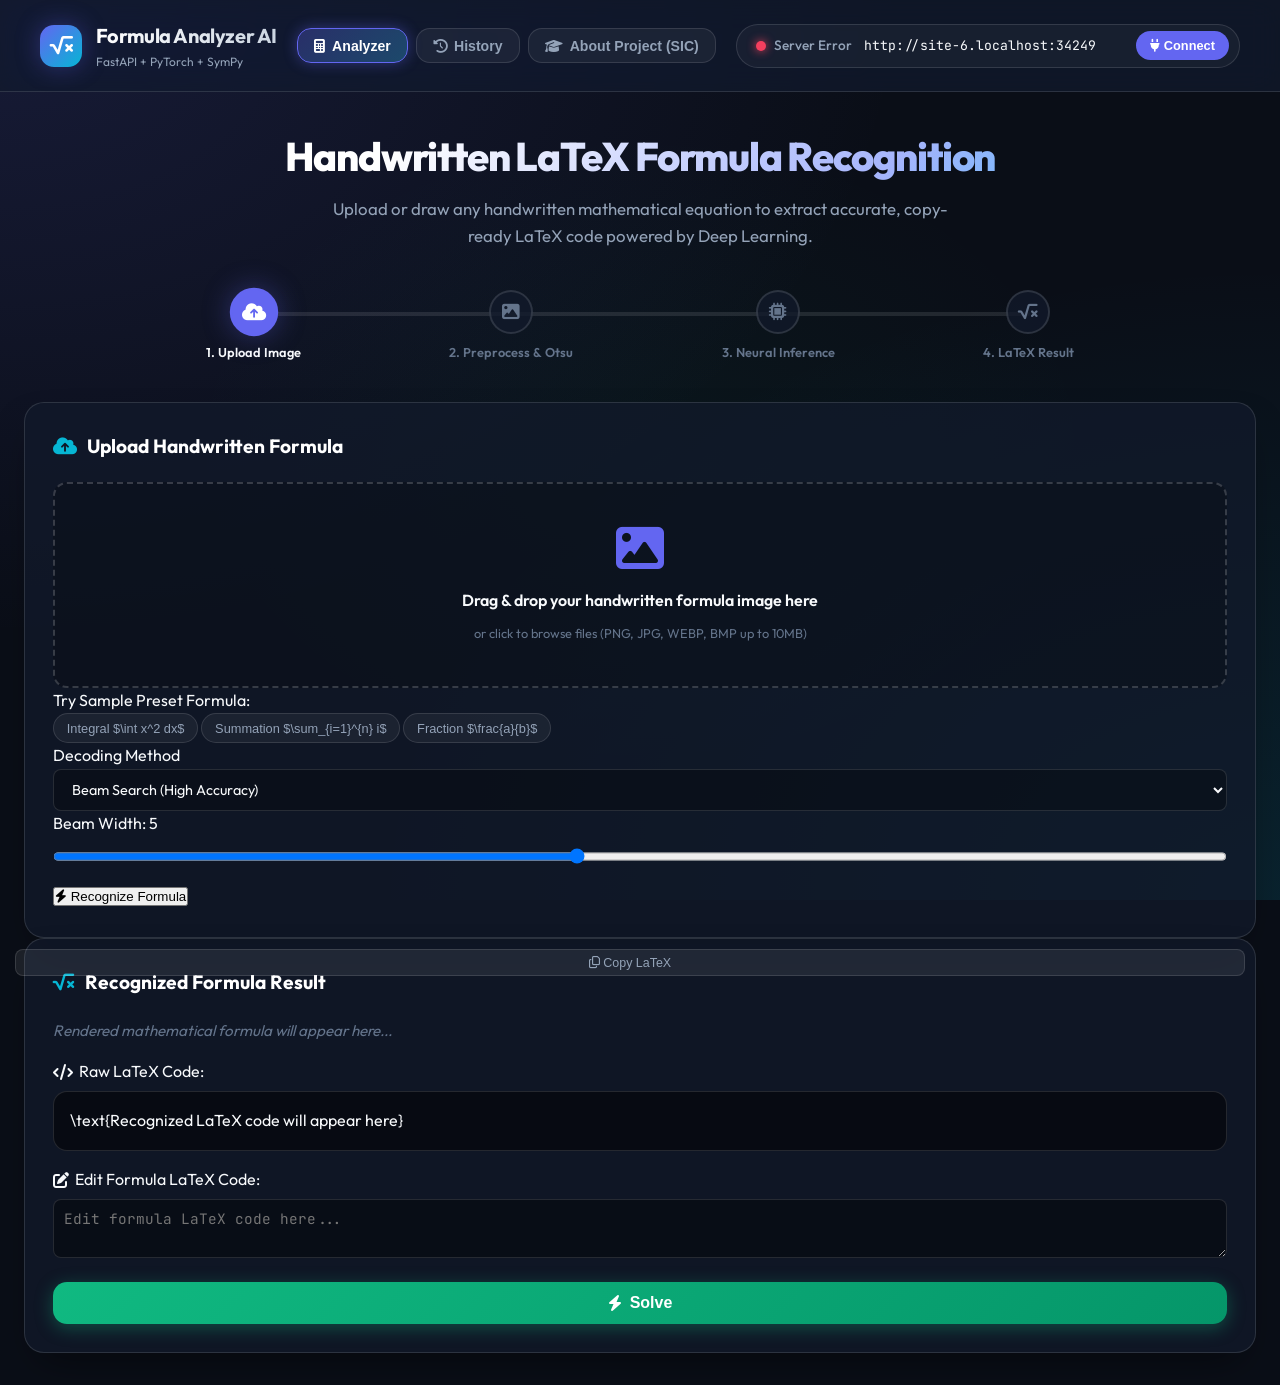
==== commit eb155fd8: "Add Top Navbar with About Project (SIC Presentation) and Recognition History tab pages" ====
--- a/frontend/index.html
+++ b/frontend/index.html
@@ -31,8 +31,21 @@
       </div>
       <div class="brand-text">
         <h1>Formula Analyzer AI</h1>
-        <span>FastAPI + PyTorch + Vercel</span>
-      </div>
+        <span>FastAPI + PyTorch + SymPy</span>
+      </div>
+    </div>
+
+    <!-- Navigation Menu Links -->
+    <div class="nav-links">
+      <button class="nav-btn active" data-tab="analyzer">
+        <i class="fa-solid fa-calculator"></i> Analyzer
+      </button>
+      <button class="nav-btn" data-tab="history">
+        <i class="fa-solid fa-clock-rotate-left"></i> History
+      </button>
+      <button class="nav-btn" data-tab="about-sic">
+        <i class="fa-solid fa-graduation-cap"></i> About Project (SIC)
+      </button>
     </div>
 
     <!-- Ngrok / Backend Tunnel Config -->
@@ -56,120 +69,128 @@
 
   <!-- Main Content Container -->
   <main class="container">
-    
-    <!-- Hero Title -->
-    <header class="hero-header">
-      <h2 class="hero-title">Handwritten LaTeX Formula Recognition</h2>
-      <p class="hero-subtitle">Upload or draw any handwritten mathematical equation to extract accurate, copy-ready LaTeX code powered by Deep Learning.</p>
-    </header>
-
-    <!-- Pipeline Stepper & Animated Progress Bar -->
-    <div class="stepper-container" id="stepper-container">
-      <div class="progress-track">
-        <div class="progress-fill" id="progress-fill"></div>
-      </div>
+
+    <!-- Tab Page 1: Formula Analyzer (Main App) -->
+    <div class="tab-page active" id="tab-analyzer">
       
-      <div class="step-item active" id="step-1">
-        <div class="step-node"><i class="fa-solid fa-cloud-arrow-up"></i></div>
-        <span class="step-label">1. Upload Image</span>
-      </div>
-      
-      <div class="step-item" id="step-2">
-        <div class="step-node"><i class="fa-solid fa-image"></i></div>
-        <span class="step-label">2. Preprocess & Otsu</span>
-      </div>
-      
-      <div class="step-item" id="step-3">
-        <div class="step-node"><i class="fa-solid fa-microchip"></i></div>
-        <span class="step-label">3. Neural Inference</span>
-      </div>
-      
-      <div class="step-item" id="step-4">
-        <div class="step-node"><i class="fa-solid fa-square-root-variable"></i></div>
-        <span class="step-label">4. LaTeX Result</span>
-      </div>
-    </div>
-
-    <!-- Main App Grid -->
-    <div class="app-grid">
-
-      <!-- Left Column: Image Upload & Parameters -->
-      <section class="card">
-        <h3 class="card-title">
-          <i class="fa-solid fa-cloud-arrow-up"></i> Upload Handwritten Formula
-        </h3>
-
-        <!-- Drag & Drop Zone -->
-        <div class="dropzone" id="dropzone">
-          <i class="fa-solid fa-image dropzone-icon"></i>
-          <p class="dropzone-text">Drag & drop your handwritten formula image here</p>
-          <p class="dropzone-subtext">or click to browse files (PNG, JPG, WEBP, BMP up to 10MB)</p>
-          <input type="file" id="file-input" accept="image/png, image/jpeg, image/webp, image/bmp">
-        </div>
-
-        <!-- Selected Image Preview Box -->
-        <div class="preview-box" id="preview-box">
-          <button class="preview-remove" id="btn-remove-preview" title="Remove selected image">
-            <i class="fa-solid fa-xmark"></i>
+      <!-- Hero Title -->
+      <header class="hero-header">
+        <h2 class="hero-title">Handwritten LaTeX Formula Recognition</h2>
+        <p class="hero-subtitle">Upload or draw any handwritten mathematical equation to extract accurate, copy-ready LaTeX code powered by Deep Learning.</p>
+      </header>
+
+      <!-- Pipeline Stepper & Animated Progress Bar -->
+      <div class="stepper-container" id="stepper-container">
+        <div class="progress-track">
+          <div class="progress-fill" id="progress-fill"></div>
+        </div>
+        
+        <div class="step-item active" id="step-1">
+          <div class="step-node"><i class="fa-solid fa-cloud-arrow-up"></i></div>
+          <span class="step-label">1. Upload Image</span>
+        </div>
+        
+        <div class="step-item" id="step-2">
+          <div class="step-node"><i class="fa-solid fa-image"></i></div>
+          <span class="step-label">2. Preprocess & Otsu</span>
+        </div>
+        
+        <div class="step-item" id="step-3">
+          <div class="step-node"><i class="fa-solid fa-microchip"></i></div>
+          <span class="step-label">3. Neural Inference</span>
+        </div>
+        
+        <div class="step-item" id="step-4">
+          <div class="step-node"><i class="fa-solid fa-square-root-variable"></i></div>
+          <span class="step-label">4. LaTeX Result</span>
+        </div>
+      </div>
+
+      <!-- Main Interactive Workbench Grid -->
+      <div class="grid">
+        
+        <!-- Left Column: Upload & Options -->
+        <section class="card upload-card">
+          <h3 class="card-title">
+            <i class="fa-solid fa-cloud-arrow-up text-primary"></i> Upload Handwritten Formula
+          </h3>
+
+          <!-- Drag & Drop Zone -->
+          <div class="dropzone" id="dropzone">
+            <input type="file" id="file-input" accept="image/*" class="file-input">
+            <div class="dropzone-content">
+              <i class="fa-solid fa-image dropzone-icon"></i>
+              <p class="dropzone-text">Drag & drop your handwritten formula image here</p>
+              <span class="dropzone-subtext">or click to browse files (PNG, JPG, WEBP, BMP up to 10MB)</span>
+            </div>
+          </div>
+
+          <!-- Selected Image Preview Box -->
+          <div class="preview-box" id="preview-box" style="display: none;">
+            <img id="preview-img" src="" alt="Formula Preview" class="preview-img">
+            <button class="btn-remove" id="btn-remove-preview" title="Remove selected image">
+              <i class="fa-solid fa-trash-can"></i> Remove Image
+            </button>
+          </div>
+
+          <!-- Sample Formula Presets -->
+          <div class="preset-section">
+            <span class="preset-label">Try Sample Preset Formula:</span>
+            <div class="preset-buttons">
+              <button class="btn-preset" data-preset="integral">Integral $\int x^2 dx$</button>
+              <button class="btn-preset" data-preset="summation">Summation $\sum_{i=1}^{n} i$</button>
+              <button class="btn-preset" data-preset="fraction">Fraction $\frac{a}{b}$</button>
+            </div>
+          </div>
+
+          <!-- Inference Parameters -->
+          <div class="params-group">
+            <div class="param-field">
+              <label for="decode-method" class="param-label">Decoding Method</label>
+              <select id="decode-method" class="select-custom">
+                <option value="greedy">Greedy Search (Fastest)</option>
+                <option value="beam" selected>Beam Search (High Accuracy)</option>
+              </select>
+            </div>
+
+            <div class="param-field" id="beam-size-container">
+              <div class="slider-header">
+                <label for="beam-size" class="param-label">Beam Width:</label>
+                <span id="beam-val" class="slider-val">5</span>
+              </div>
+              <input type="range" id="beam-size" min="1" max="10" value="5" class="slider-custom">
+            </div>
+          </div>
+
+          <!-- Predict Action Button -->
+          <button class="btn-primary" id="btn-predict">
+            <i class="fa-solid fa-bolt"></i> Recognize Formula
           </button>
-          <img id="preview-img" src="" alt="Handwritten Formula Preview">
-        </div>
-
-        <!-- Sample Formula Presets -->
-        <div class="presets-container">
-          <p class="presets-title"><i class="fa-solid fa-wand-magic-sparkles"></i> Try Sample Preset Formula:</p>
-          <div class="presets-flex">
-            <button class="btn-preset" data-preset="integral">Integral $\int x^2 dx$</button>
-            <button class="btn-preset" data-preset="summation">Summation $\sum_{i=1}^{n} i$</button>
-            <button class="btn-preset" data-preset="fraction">Fraction $\frac{a}{b}$</button>
-          </div>
-        </div>
-
-        <!-- Decoding Controls -->
-        <div class="controls-group">
-          <div class="control-item">
-            <label for="decode-method"><i class="fa-solid fa-sliders"></i> Decoding Method</label>
-            <select id="decode-method" class="select-custom">
-              <option value="beam" selected>Beam Search (High Accuracy)</option>
-              <option value="greedy">Greedy Search (Fastest)</option>
-            </select>
-          </div>
-
-          <div class="control-item" id="beam-size-container">
-            <label for="beam-size"><i class="fa-solid fa-layer-group"></i> Beam Width: <span id="beam-val">5</span></label>
-            <input type="range" id="beam-size" class="slider-custom" min="1" max="10" value="5">
-          </div>
-        </div>
-
-        <!-- Submit Button -->
-        <button class="btn-submit" id="btn-predict">
-          <i class="fa-solid fa-bolt"></i> Recognize Formula
-        </button>
-      </section>
-
-      <!-- Right Column: Recognition Results -->
-      <section class="card">
-        <h3 class="card-title">
-          <i class="fa-solid fa-square-root-variable"></i> Recognized Formula Result
-        </h3>
-
-        <div class="result-display">
-          
-          <!-- Rendered KaTeX Math Box -->
-          <div class="rendered-math-box" id="math-render-box">
-            <span class="placeholder-text">
-              <i class="fa-regular fa-lightbulb"></i> Predicted LaTeX formula will render here in real-time...
-            </span>
-          </div>
-
-          <!-- Raw LaTeX Code View -->
-          <div class="raw-latex-box">
-            <div class="raw-latex-code" id="raw-latex-output">\text{LaTeX output code will appear here}</div>
-          </div>
-
-          <!-- Interactive Editable LaTeX Field -->
-          <div class="editor-group" style="margin-top: 1rem;">
-            <label for="latex-editor-input" class="editor-label" style="font-size: 0.82rem; font-weight: 600; color: var(--text-subtle); margin-bottom: 0.4rem; display: block;">
+        </section>
+
+        <!-- Right Column: Results & LaTeX Renderer -->
+        <section class="card output-card">
+          <h3 class="card-title">
+            <i class="fa-solid fa-square-root-variable text-accent"></i> Recognized Formula Result
+          </h3>
+
+          <!-- KaTeX Formatted Render Box -->
+          <div class="math-render-container">
+            <div id="math-render-box" class="math-render-box">
+              <span class="placeholder-text">Rendered mathematical formula will appear here...</span>
+            </div>
+          </div>
+
+          <!-- Raw LaTeX Code Output & Interactive Formula Editor -->
+          <div class="raw-latex-container" style="margin-top: 1rem;">
+            <label class="param-label" style="display: flex; align-items: center; gap: 0.4rem; margin-bottom: 0.4rem;">
+              <i class="fa-solid fa-code"></i> Raw LaTeX Code:
+            </label>
+            <div class="raw-latex-box" id="raw-latex-output">
+              \text{Recognized LaTeX code will appear here}
+            </div>
+
+            <label for="latex-editor-input" class="param-label" style="display: flex; align-items: center; gap: 0.4rem; margin-top: 1rem; margin-bottom: 0.4rem;">
               <i class="fa-solid fa-pen-to-square"></i> Edit Formula LaTeX Code:
             </label>
             <textarea id="latex-editor-input" class="textarea-custom" rows="2" style="width: 100%; background: rgba(0,0,0,0.4); border: 1px solid var(--border-color); border-radius: var(--radius-sm); color: var(--accent-cyan); font-family: var(--font-mono); padding: 0.6rem; font-size: 0.9rem; resize: vertical;" placeholder="Edit formula LaTeX code here..."></textarea>
@@ -189,101 +210,210 @@
             </button>
           </div>
 
+        </section>
+      </div>
+
+      <!-- Step 2: Image Pipeline & Preprocessing Visualizer Card Section -->
+      <section class="card pipeline-card" id="pipeline-card" style="display: none; margin-top: 2rem;">
+        <div class="pipeline-header">
+          <h3 class="card-title" style="margin-bottom: 0;">
+            📷 Image Pipeline & Preprocessing
+          </h3>
+          <span class="badge-active">Otsu Threshold & Line Crop</span>
+        </div>
+
+        <div class="pipeline-grid" style="display: grid; grid-template-columns: 1fr 1fr; gap: 1.5rem; margin-top: 1.25rem;">
+          <!-- 1. Raw Uploaded Image -->
+          <div class="pipeline-box" style="background: rgba(0,0,0,0.3); border: 1px solid var(--border-color); border-radius: var(--radius-md); padding: 1rem;">
+            <h4 class="pipeline-box-title" style="color: var(--accent-cyan); font-size: 0.95rem; margin-bottom: 0.75rem;">1. Raw Input Image</h4>
+            <div class="pipeline-img-wrap" style="height: 160px; display: flex; align-items: center; justify-content: center; background: #000; border-radius: var(--radius-sm); overflow: hidden;">
+              <img id="pipeline-orig-img" src="" alt="Original Upload" style="max-height: 100%; max-width: 100%; object-fit: contain;">
+            </div>
+            <p class="pipeline-meta" id="pipeline-orig-meta" style="font-size: 0.75rem; color: var(--text-subtle); margin-top: 0.6rem; text-align: center;">Dimensions: 897 × 271 px | Format: image/png</p>
+          </div>
+
+          <!-- 2. Otsu Preprocessed Canvas -->
+          <div class="pipeline-box" style="background: rgba(0,0,0,0.3); border: 1px solid var(--border-color); border-radius: var(--radius-md); padding: 1rem;">
+            <h4 class="pipeline-box-title" style="color: var(--accent-emerald); font-size: 0.95rem; margin-bottom: 0.75rem;">2. Otsu Binarized Tensor Canvas</h4>
+            <div class="pipeline-img-wrap" style="height: 160px; display: flex; align-items: center; justify-content: center; background: #000; border-radius: var(--radius-sm); overflow: hidden;">
+              <img id="pipeline-otsu-img" src="" alt="Otsu Canvas" style="max-height: 100%; max-width: 100%; object-fit: contain;">
+            </div>
+            <p class="pipeline-meta" id="pipeline-meta" style="font-size: 0.75rem; color: var(--text-subtle); margin-top: 0.6rem; text-align: center;">Tensor Shape: [1, 3, 128, 512] | Padded & Normalized for Model Encoder</p>
+          </div>
         </div>
       </section>
 
-    </div>
-
-    <!-- Step 2: Image Pipeline & Preprocessing Card Section -->
-    <section class="card pipeline-card" id="pipeline-card" style="display: none; margin-top: 2rem;">
-      <div class="pipeline-header">
-        <h3 class="card-title" style="margin-bottom: 0;">
-          🖼️ Step 2: Image Pipeline & Preprocessing
-        </h3>
-        <span class="badge-active"><i class="fa-solid fa-circle-check"></i> Auto Dark-Mode & Otsu Active</span>
-      </div>
-
-      <div class="pipeline-grid" style="margin-top: 1.25rem;">
-        <!-- Original Uploaded Image -->
-        <div class="pipeline-box">
-          <h4 class="pipeline-box-title">Original Uploaded Image</h4>
-          <div class="pipeline-img-wrap">
-            <img id="pipeline-orig-img" src="" alt="Original Uploaded Image">
-          </div>
-          <p class="pipeline-meta" id="pipeline-orig-meta">
-            Dimensions: 512 × 128 px | Format: image/png
-          </p>
-        </div>
-
-        <!-- Auto-Inverted & Otsu Normalized Tensor Input -->
-        <div class="pipeline-box">
-          <h4 class="pipeline-box-title">Auto-Inverted & Otsu Normalized Tensor Input</h4>
-          <div class="pipeline-img-wrap">
-            <img id="pipeline-otsu-img" src="" alt="Normalized Tensor Input Canvas">
-          </div>
-          <p class="pipeline-meta" id="pipeline-meta">
-            Tensor Shape: [1, 3, 128, 512] | Padded & Normalized for Model Encoder
-          </p>
-        </div>
-      </div>
-    </section>
-
-    <!-- Section 1: SymPy Mathematical Solution Card -->
-    <section class="card solution-card" id="sympy-card" style="display: none; margin-top: 2rem;">
-      <div class="pipeline-header">
-        <h3 class="card-title" style="margin-bottom: 0;">
-          ⚡ SymPy Mathematical Solution
-        </h3>
-        <span class="badge-active" style="background: rgba(16, 185, 129, 0.15); border-color: var(--accent-emerald); color: var(--accent-emerald);">
-          <i class="fa-solid fa-calculator"></i> SymPy Symbolic Engine
-        </span>
-      </div>
-
-      <div class="solution-box" style="background: rgba(0, 0, 0, 0.35); border: 1px solid var(--border-color); border-radius: var(--radius-md); padding: 1.25rem; margin-top: 1.25rem;">
-        <h4 class="pipeline-box-title" style="color: var(--accent-emerald);">Calculated Exact Symbolic Solution</h4>
-        <div class="rendered-math-box" id="sympy-render-box" style="margin-top: 0.75rem;">
-          <!-- Solved KaTeX math renders here -->
-        </div>
-      </div>
-    </section>
-
-    <!-- Section 2: Matplotlib Function Graph Plot Card -->
-    <section class="card solution-card" id="plot-card" style="display: none; margin-top: 2rem;">
-      <div class="pipeline-header">
-        <h3 class="card-title" style="margin-bottom: 0;">
-          📈 Matplotlib Function Graph & Visualization
-        </h3>
-        <span class="badge-active" style="background: rgba(56, 189, 248, 0.15); border-color: var(--accent-cyan); color: var(--accent-cyan);">
-          <i class="fa-solid fa-chart-line"></i> Matplotlib Dark-Mode Engine
-        </span>
-      </div>
-
-      <div class="solution-box" style="background: rgba(0, 0, 0, 0.35); border: 1px solid var(--border-color); border-radius: var(--radius-md); padding: 1.25rem; margin-top: 1.25rem;">
-        <h4 class="pipeline-box-title" style="color: var(--accent-cyan);">Function Curve Plot</h4>
-        <div class="plot-img-wrap" style="margin-top: 0.75rem; background: #0f172a; border-radius: var(--radius-sm); padding: 0.5rem; text-align: center;">
-          <img id="plot-img" src="" alt="Matplotlib Function Plot" style="max-width: 100%; border-radius: var(--radius-sm);">
-        </div>
-      </div>
-    </section>
-
-    <!-- Section 3: Gemini AI Concept Explanation Card -->
-    <section class="card solution-card" id="gemini-card" style="display: none; margin-top: 2rem;">
-      <div class="pipeline-header">
-        <h3 class="card-title" style="margin-bottom: 0;">
-          🧠 Gemini AI Concept Explanation & Breakdown
-        </h3>
-        <span class="badge-active" style="background: rgba(99, 102, 241, 0.15); border-color: var(--primary); color: #a5b4fc;">
-          <i class="fa-solid fa-sparkles"></i> Gemini AI Model Active
-        </span>
-      </div>
-
-      <div class="solution-box" style="background: rgba(0, 0, 0, 0.35); border: 1px solid var(--border-color); border-radius: var(--radius-md); padding: 1.25rem; margin-top: 1.25rem;">
-        <h4 class="pipeline-box-title" style="color: #a5b4fc;">Step-by-Step Pedagogical Explanation</h4>
-        <div class="explanation-content" id="explanation-content" style="margin-top: 0.75rem; font-size: 0.95rem; line-height: 1.7; color: var(--text-main);">
-          <!-- Markdown explanation renders here -->
-        </div>
-      </div>
-    </section>
+      <!-- Section 1: SymPy Mathematical Solution Card -->
+      <section class="card solution-card" id="sympy-card" style="display: none; margin-top: 2rem;">
+        <div class="pipeline-header">
+          <h3 class="card-title" style="margin-bottom: 0;">
+            ⚡ SymPy Mathematical Solution
+          </h3>
+          <span class="badge-active" style="background: rgba(16, 185, 129, 0.15); border-color: var(--accent-emerald); color: var(--accent-emerald);">
+            <i class="fa-solid fa-calculator"></i> SymPy Symbolic Engine
+          </span>
+        </div>
+
+        <div class="solution-box" style="background: rgba(0, 0, 0, 0.35); border: 1px solid var(--border-color); border-radius: var(--radius-md); padding: 1.25rem; margin-top: 1.25rem;">
+          <h4 class="pipeline-box-title" style="color: var(--accent-emerald);">Calculated Exact Symbolic Solution</h4>
+          <div class="rendered-math-box" id="sympy-render-box" style="margin-top: 0.75rem;">
+            <!-- Solved KaTeX math renders here -->
+          </div>
+        </div>
+      </section>
+
+      <!-- Section 2: Matplotlib Function Graph Plot Card -->
+      <section class="card solution-card" id="plot-card" style="display: none; margin-top: 2rem;">
+        <div class="pipeline-header">
+          <h3 class="card-title" style="margin-bottom: 0;">
+            📈 Matplotlib Function Graph & Visualization
+          </h3>
+          <span class="badge-active" style="background: rgba(56, 189, 248, 0.15); border-color: var(--accent-cyan); color: var(--accent-cyan);">
+            <i class="fa-solid fa-chart-line"></i> Matplotlib Dark-Mode Engine
+          </span>
+        </div>
+
+        <div class="solution-box" style="background: rgba(0, 0, 0, 0.35); border: 1px solid var(--border-color); border-radius: var(--radius-md); padding: 1.25rem; margin-top: 1.25rem;">
+          <h4 class="pipeline-box-title" style="color: var(--accent-cyan);">Function Curve Plot</h4>
+          <div class="plot-img-wrap" style="margin-top: 0.75rem; background: #0f172a; border-radius: var(--radius-sm); padding: 0.5rem; text-align: center;">
+            <img id="plot-img" src="" alt="Matplotlib Function Plot" style="max-width: 100%; border-radius: var(--radius-sm);">
+          </div>
+        </div>
+      </section>
+
+      <!-- Section 3: Gemini AI Concept Explanation Card -->
+      <section class="card solution-card" id="gemini-card" style="display: none; margin-top: 2rem;">
+        <div class="pipeline-header">
+          <h3 class="card-title" style="margin-bottom: 0;">
+            🧠 Gemini AI Concept Explanation & Breakdown
+          </h3>
+          <span class="badge-active" style="background: rgba(99, 102, 241, 0.15); border-color: var(--primary); color: #a5b4fc;">
+            <i class="fa-solid fa-sparkles"></i> Gemini AI Model Active
+          </span>
+        </div>
+
+        <div class="solution-box" style="background: rgba(0, 0, 0, 0.35); border: 1px solid var(--border-color); border-radius: var(--radius-md); padding: 1.25rem; margin-top: 1.25rem;">
+          <h4 class="pipeline-box-title" style="color: #a5b4fc;">Step-by-Step Pedagogical Explanation</h4>
+          <div class="explanation-content" id="explanation-content" style="margin-top: 0.75rem; font-size: 0.95rem; line-height: 1.7; color: var(--text-main);">
+            <!-- Markdown explanation renders here -->
+          </div>
+        </div>
+      </section>
+
+    </div>
+
+    <!-- Tab Page 2: Recognition History -->
+    <div class="tab-page" id="tab-history">
+      <div class="history-header">
+        <div>
+          <h2 style="font-size: 1.5rem; font-weight: 700; color: var(--text-main);">Formula Recognition History</h2>
+          <p style="font-size: 0.9rem; color: var(--text-muted); margin-top: 0.2rem;">All your previously recognized handwritten equations saved locally.</p>
+        </div>
+        <button class="btn-remove" id="btn-clear-history" style="background: rgba(244, 63, 94, 0.15); border: 1px solid var(--accent-rose); color: var(--accent-rose); padding: 0.5rem 1rem; border-radius: var(--radius-md); font-weight: 600; cursor: pointer;">
+          <i class="fa-solid fa-trash-can"></i> Clear History
+        </button>
+      </div>
+
+      <div class="history-grid" id="history-grid">
+        <!-- History items render here via JS -->
+      </div>
+    </div>
+
+    <!-- Tab Page 3: About Project (SIC Presentation) -->
+    <div class="tab-page" id="tab-about-sic">
+      <div class="sic-banner">
+        <h2 class="sic-title">🎓 Handwritten Mathematical Formula Recognition & Solver System</h2>
+        <p class="sic-subtitle">
+          An End-to-End Artificial Intelligence & Computer Vision Project designed for the <strong>Software Innovation Competition (SIC)</strong>. Combines PyTorch Encoder-Decoder Neural Transformers, OpenCV Image Segmentation, SymPy Symbolic Solving, and Gemini AI.
+        </p>
+      </div>
+
+      <div class="sic-grid">
+        <!-- 1. Deep Learning Architecture Card -->
+        <div class="sic-card">
+          <h3 class="sic-card-title"><i class="fa-solid fa-brain"></i> Neural Network Architecture</h3>
+          <p style="font-size: 0.9rem; color: var(--text-muted); line-height: 1.6;">
+            Uses a hybrid <strong>CRNN + Transformer Decoder</strong> model. The vision encoder extracts multi-scale spatial feature maps from raw handwritten notebook images, projected via 1x1 convolution ($d_{model}=256$) into a 4-layer Transformer Decoder with 8 Multi-Head Attention heads.
+          </p>
+          <div class="sic-badge-list">
+            <span class="sic-badge">EfficientNet-B0 Vision Backbone</span>
+            <span class="sic-badge">Sinusoidal Positional Encoding</span>
+            <span class="sic-badge">4-Layer Transformer Decoder</span>
+            <span class="sic-badge">241 Token LaTeX Vocab</span>
+          </div>
+        </div>
+
+        <!-- 2. Image Processing & Line Segmentation Card -->
+        <div class="sic-card">
+          <h3 class="sic-card-title"><i class="fa-solid fa-eye"></i> Preprocessing & OpenCV Segmentation</h3>
+          <p style="font-size: 0.9rem; color: var(--text-muted); line-height: 1.6;">
+            Features an advanced image pipeline using <strong>Adaptive Gaussian Thresholding</strong> and <strong>Horizontal Projection Profiling (HPP)</strong> to isolate dark ink strokes from notebook ruled lines and segment multi-line stacked equations top-to-bottom.
+          </p>
+          <div class="sic-badge-list">
+            <span class="sic-badge">Otsu Binarization</span>
+            <span class="sic-badge">Horizontal Projection Profiling</span>
+            <span class="sic-badge">Tensor Canvas 128x512</span>
+            <span class="sic-badge">Multi-Line Stacked LaTeX</span>
+          </div>
+        </div>
+
+        <!-- 3. SymPy & Matplotlib Engine Card -->
+        <div class="sic-card">
+          <h3 class="sic-card-title"><i class="fa-solid fa-calculator"></i> Mathematical Solver & Plotter</h3>
+          <p style="font-size: 0.9rem; color: var(--text-muted); line-height: 1.6;">
+            Integrates <strong>SymPy Symbolic Engine</strong> to calculate exact algebraic roots, indefinite integrals, and summations, paired with <strong>Matplotlib</strong> for real-time dark-mode function curve plotting ($x \in [-10, 10]$).
+          </p>
+          <div class="sic-badge-list">
+            <span class="sic-badge">SymPy Symbolic Math</span>
+            <span class="sic-badge">Matplotlib Curve Plotting</span>
+            <span class="sic-badge">Exact Algebraic Roots</span>
+            <span class="sic-badge">Calculus & Summations</span>
+          </div>
+        </div>
+
+        <!-- 4. Gemini AI Explanation Engine Card -->
+        <div class="sic-card">
+          <h3 class="sic-card-title"><i class="fa-solid fa-sparkles"></i> Gemini AI Pedagogical Assistant</h3>
+          <p style="font-size: 0.9rem; color: var(--text-muted); line-height: 1.6;">
+            Powered by <code>gemini-2.5-flash</code> via the official <code>google-genai</code> SDK to generate step-by-step mathematical intuition, real-world application breakdowns, and conceptual explanations for student learning.
+          </p>
+          <div class="sic-badge-list">
+            <span class="sic-badge">google-genai SDK</span>
+            <span class="sic-badge">gemini-2.5-flash Model</span>
+            <span class="sic-badge">Step-by-Step Derivations</span>
+            <span class="sic-badge">Real-World Intuition</span>
+          </div>
+        </div>
+
+        <!-- 5. Deployment Architecture Card -->
+        <div class="sic-card">
+          <h3 class="sic-card-title"><i class="fa-solid fa-server"></i> Cloud Infrastructure & Deployment</h3>
+          <p style="font-size: 0.9rem; color: var(--text-muted); line-height: 1.6;">
+            Deployed as a high-performance decoupled architecture: <strong>Vercel Edge Network</strong> hosts the responsive glassmorphism frontend, while <strong>FastAPI + Ngrok HTTPS Tunnel</strong> powers GPU/CPU neural inference.
+          </p>
+          <div class="sic-badge-list">
+            <span class="sic-badge">FastAPI ASGI Server</span>
+            <span class="sic-badge">Vercel Global Edge CDN</span>
+            <span class="sic-badge">Ngrok Secure HTTPS Tunnel</span>
+            <span class="sic-badge">REST API Endpoints</span>
+          </div>
+        </div>
+
+        <!-- 6. SIC Competition Highlights Card -->
+        <div class="sic-card">
+          <h3 class="sic-card-title"><i class="fa-solid fa-award"></i> SIC Presentation Key Highlights</h3>
+          <p style="font-size: 0.9rem; color: var(--text-muted); line-height: 1.6;">
+            Built with modern web standards (Vanilla CSS Tokens, KaTeX Math rendering, KaTeX Live LaTeX Editor), low latency inference, and multi-modal problem solving designed for educational innovation.
+          </p>
+          <div class="sic-badge-list">
+            <span class="sic-badge">KaTeX Real-Time Rendering</span>
+            <span class="sic-badge">Interactive LaTeX Editor</span>
+            <span class="sic-badge">Beam Search (k=5) Decoding</span>
+            <span class="sic-badge">Zero Dependency UI</span>
+          </div>
+        </div>
+      </div>
+    </div>
 
   </main>
 
--- a/frontend/css/style.css
+++ b/frontend/css/style.css
@@ -691,3 +691,187 @@
 .step-item.completed .step-label {
   color: var(--accent-emerald);
 }
+
+/* ==========================================================
+   Navigation Bar Tabs, History & SIC Presentation Styles
+   ========================================================== */
+.nav-links {
+  display: flex;
+  gap: 0.5rem;
+  align-items: center;
+}
+
+.nav-btn {
+  background: rgba(255, 255, 255, 0.05);
+  border: 1px solid var(--border-color);
+  color: var(--text-muted);
+  padding: 0.55rem 1rem;
+  border-radius: var(--radius-md);
+  font-size: 0.88rem;
+  font-weight: 600;
+  cursor: pointer;
+  display: flex;
+  align-items: center;
+  gap: 0.45rem;
+  transition: all 0.25s ease;
+}
+
+.nav-btn:hover {
+  background: rgba(99, 102, 241, 0.15);
+  color: #a5b4fc;
+  border-color: rgba(99, 102, 241, 0.4);
+}
+
+.nav-btn.active {
+  background: linear-gradient(135deg, rgba(99, 102, 241, 0.3), rgba(56, 189, 248, 0.3));
+  color: #ffffff;
+  border-color: var(--primary);
+  box-shadow: 0 0 14px rgba(99, 102, 241, 0.4);
+}
+
+/* Tab Page Visibility & Animation */
+.tab-page {
+  display: none;
+  animation: fadeInTab 0.35s ease-in-out forwards;
+}
+
+.tab-page.active {
+  display: block;
+}
+
+@keyframes fadeInTab {
+  from {
+    opacity: 0;
+    transform: translateY(6px);
+  }
+  to {
+    opacity: 1;
+    transform: translateY(0);
+  }
+}
+
+/* History Card & Table Grid */
+.history-header {
+  display: flex;
+  justify-content: space-between;
+  align-items: center;
+  margin-bottom: 1.5rem;
+}
+
+.history-grid {
+  display: grid;
+  grid-template-columns: repeat(auto-fill, minmax(320px, 1fr));
+  gap: 1.25rem;
+}
+
+.history-card {
+  background: var(--bg-card);
+  border: 1px solid var(--border-color);
+  border-radius: var(--radius-md);
+  padding: 1.25rem;
+  display: flex;
+  flex-direction: column;
+  gap: 0.75rem;
+  transition: all 0.3s ease;
+}
+
+.history-card:hover {
+  border-color: var(--primary);
+  box-shadow: 0 10px 25px rgba(0, 0, 0, 0.5);
+  transform: translateY(-2px);
+}
+
+.history-time {
+  font-size: 0.75rem;
+  color: var(--text-subtle);
+  display: flex;
+  align-items: center;
+  gap: 0.35rem;
+}
+
+.history-math {
+  background: rgba(0, 0, 0, 0.35);
+  border: 1px solid var(--border-color);
+  border-radius: var(--radius-sm);
+  padding: 0.75rem;
+  min-height: 50px;
+  display: flex;
+  align-items: center;
+  justify-content: center;
+}
+
+/* SIC Presentation Page Styling */
+.sic-banner {
+  background: linear-gradient(135deg, rgba(99, 102, 241, 0.25), rgba(16, 185, 129, 0.2));
+  border: 1px solid rgba(99, 102, 241, 0.4);
+  border-radius: var(--radius-lg);
+  padding: 2.25rem;
+  text-align: center;
+  margin-bottom: 2rem;
+  box-shadow: 0 10px 30px rgba(0,0,0,0.3);
+}
+
+.sic-title {
+  font-size: 1.8rem;
+  font-weight: 800;
+  background: linear-gradient(135deg, #ffffff, #a5b4fc);
+  -webkit-background-clip: text;
+  -webkit-text-fill-color: transparent;
+  margin-bottom: 0.5rem;
+}
+
+.sic-subtitle {
+  color: var(--text-muted);
+  font-size: 0.98rem;
+  max-width: 750px;
+  margin: 0 auto;
+  line-height: 1.6;
+}
+
+.sic-grid {
+  display: grid;
+  grid-template-columns: repeat(auto-fit, minmax(320px, 1fr));
+  gap: 1.5rem;
+}
+
+.sic-card {
+  background: var(--bg-card);
+  border: 1px solid var(--border-color);
+  border-radius: var(--radius-md);
+  padding: 1.5rem;
+  display: flex;
+  flex-direction: column;
+  gap: 0.85rem;
+  transition: all 0.3s ease;
+}
+
+.sic-card:hover {
+  border-color: var(--accent-cyan);
+  box-shadow: 0 10px 25px rgba(6, 182, 212, 0.2);
+}
+
+.sic-card-title {
+  font-size: 1.15rem;
+  font-weight: 700;
+  color: var(--accent-cyan);
+  display: flex;
+  align-items: center;
+  gap: 0.5rem;
+}
+
+.sic-badge-list {
+  display: flex;
+  flex-wrap: wrap;
+  gap: 0.5rem;
+  margin-top: 0.5rem;
+}
+
+.sic-badge {
+  background: rgba(99, 102, 241, 0.15);
+  border: 1px solid rgba(99, 102, 241, 0.3);
+  color: #a5b4fc;
+  padding: 0.25rem 0.65rem;
+  border-radius: var(--radius-sm);
+  font-size: 0.78rem;
+  font-weight: 600;
+}
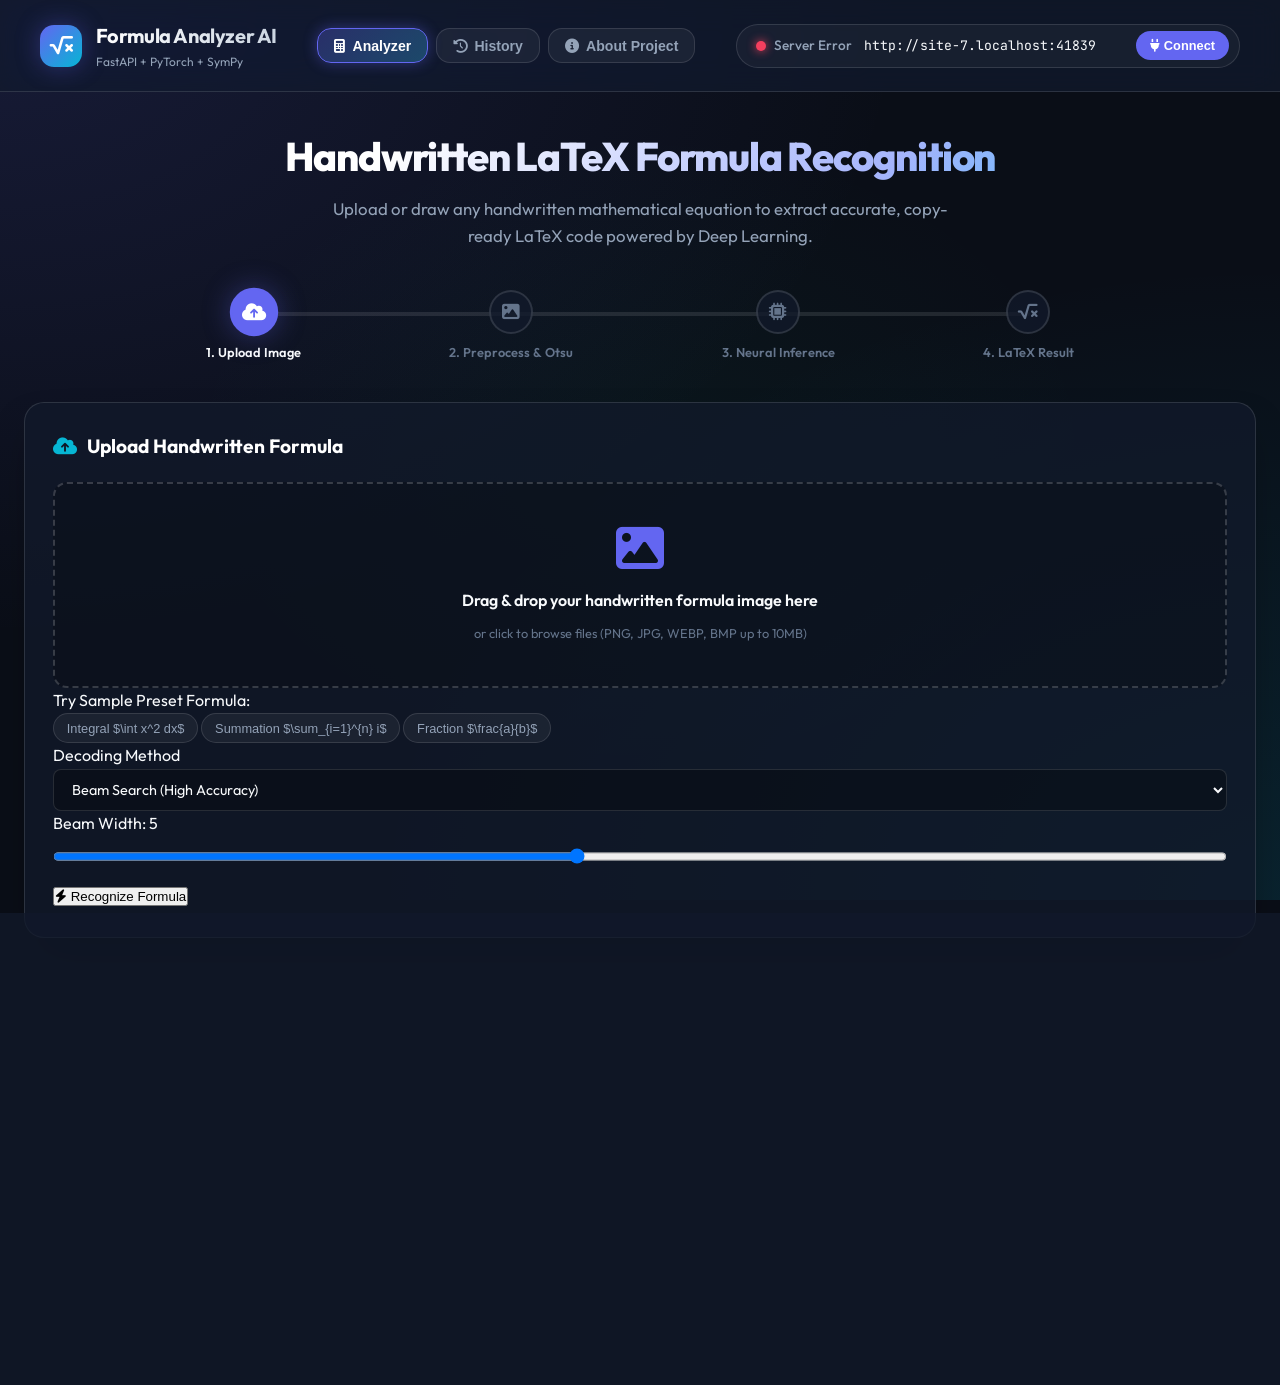
==== commit f9a571ed: "Upgrade SymPy exact quadratic roots UI and add Step 5 interactive Matplotlib range sliders" ====
--- a/frontend/index.html
+++ b/frontend/index.html
@@ -43,8 +43,8 @@
       <button class="nav-btn" data-tab="history">
         <i class="fa-solid fa-clock-rotate-left"></i> History
       </button>
-      <button class="nav-btn" data-tab="about-sic">
-        <i class="fa-solid fa-graduation-cap"></i> About Project (SIC)
+      <button class="nav-btn" data-tab="about">
+        <i class="fa-solid fa-circle-info"></i> About Project
       </button>
     </div>
 
@@ -243,39 +243,100 @@
         </div>
       </section>
 
-      <!-- Section 1: SymPy Mathematical Solution Card -->
+      <!-- Step 4: SymPy Exact Mathematical Solver Card -->
       <section class="card solution-card" id="sympy-card" style="display: none; margin-top: 2rem;">
-        <div class="pipeline-header">
-          <h3 class="card-title" style="margin-bottom: 0;">
-            ⚡ SymPy Mathematical Solution
+        <div class="pipeline-header" style="display: flex; align-items: center; justify-content: space-between; border-bottom: 1px solid var(--border-color); padding-bottom: 0.75rem;">
+          <h3 class="card-title" style="margin-bottom: 0; display: flex; align-items: center; gap: 0.5rem; color: #f8fafc; font-size: 1.2rem;">
+            <i class="fa-solid fa-square-root-variable" style="color: #10b981;"></i> Step 4: SymPy Exact Mathematical Solver
           </h3>
-          <span class="badge-active" style="background: rgba(16, 185, 129, 0.15); border-color: var(--accent-emerald); color: var(--accent-emerald);">
-            <i class="fa-solid fa-calculator"></i> SymPy Symbolic Engine
+          <span class="badge-active" style="background: rgba(16, 185, 129, 0.12); border: 1px solid rgba(16, 185, 129, 0.4); color: #10b981; padding: 0.25rem 0.75rem; border-radius: 9999px; font-size: 0.8rem; font-weight: 600;">
+            Python Symbolic Engine v1.14
           </span>
         </div>
 
-        <div class="solution-box" style="background: rgba(0, 0, 0, 0.35); border: 1px solid var(--border-color); border-radius: var(--radius-md); padding: 1.25rem; margin-top: 1.25rem;">
-          <h4 class="pipeline-box-title" style="color: var(--accent-emerald);">Calculated Exact Symbolic Solution</h4>
-          <div class="rendered-math-box" id="sympy-render-box" style="margin-top: 0.75rem;">
-            <!-- Solved KaTeX math renders here -->
+        <div style="background: rgba(16, 185, 129, 0.12); border: 1px solid rgba(16, 185, 129, 0.3); border-radius: var(--radius-md); padding: 0.75rem 1rem; margin-top: 1rem; display: flex; align-items: center; gap: 0.6rem; color: #10b981; font-weight: 600; font-size: 0.9rem;">
+          <i class="fa-solid fa-square-check" style="font-size: 1.1rem;"></i>
+          <span id="sympy-status-text">SymPy Engine: Symbolic Solution for variable x</span>
+        </div>
+
+        <div class="sympy-grid" style="display: grid; grid-template-columns: 1fr 1fr; gap: 1.5rem; margin-top: 1.25rem;">
+          <!-- Column 1: Exact Symbolic Solution (LaTeX) -->
+          <div style="background: rgba(0,0,0,0.3); border: 1px solid var(--border-color); border-radius: var(--radius-md); padding: 1.25rem;">
+            <h4 style="color: var(--text-main); font-size: 0.95rem; display: flex; align-items: center; gap: 0.5rem; margin-bottom: 1rem;">
+              <i class="fa-solid fa-ruler-combined" style="color: var(--accent-cyan);"></i> Exact Symbolic Solution (LaTeX)
+            </h4>
+            <div id="sympy-render-box" style="padding: 1rem; background: rgba(0,0,0,0.4); border-radius: var(--radius-sm); min-height: 100px; display: flex; flex-direction: column; justify-content: center; align-items: center;">
+              <!-- Renders x_1 and x_2 roots -->
+            </div>
+          </div>
+
+          <!-- Column 2: Numerical Approximations -->
+          <div style="background: rgba(0,0,0,0.3); border: 1px solid var(--border-color); border-radius: var(--radius-md); padding: 1.25rem;">
+            <h4 style="color: var(--text-main); font-size: 0.95rem; display: flex; align-items: center; gap: 0.5rem; margin-bottom: 1rem;">
+              <i class="fa-solid fa-list-ol" style="color: var(--accent-cyan);"></i> Numerical Approximations
+            </h4>
+            <div id="numerical-apps-container" style="display: flex; flex-direction: column; gap: 0.75rem;">
+              <!-- SymPy string expressions render here -->
+            </div>
           </div>
         </div>
       </section>
 
-      <!-- Section 2: Matplotlib Function Graph Plot Card -->
+      <!-- Step 5: Function Graph & Interactive Range Controls Card -->
       <section class="card solution-card" id="plot-card" style="display: none; margin-top: 2rem;">
-        <div class="pipeline-header">
-          <h3 class="card-title" style="margin-bottom: 0;">
-            📈 Matplotlib Function Graph & Visualization
+        <div class="pipeline-header" style="display: flex; align-items: center; justify-content: space-between; border-bottom: 1px solid var(--border-color); padding-bottom: 0.75rem;">
+          <h3 class="card-title" style="margin-bottom: 0; display: flex; align-items: center; gap: 0.5rem; color: #f8fafc; font-size: 1.2rem;">
+            <i class="fa-solid fa-chart-area" style="color: var(--accent-cyan);"></i> Step 5: Function Graph & Interactive Range Controls
           </h3>
-          <span class="badge-active" style="background: rgba(56, 189, 248, 0.15); border-color: var(--accent-cyan); color: var(--accent-cyan);">
-            <i class="fa-solid fa-chart-line"></i> Matplotlib Dark-Mode Engine
+          <span class="badge-active" style="background: rgba(56, 189, 248, 0.12); border: 1px solid rgba(56, 189, 248, 0.4); color: var(--accent-cyan); padding: 0.25rem 0.75rem; border-radius: 9999px; font-size: 0.8rem; font-weight: 600;">
+            Matplotlib 2D Curve Plotter
           </span>
         </div>
 
-        <div class="solution-box" style="background: rgba(0, 0, 0, 0.35); border: 1px solid var(--border-color); border-radius: var(--radius-md); padding: 1.25rem; margin-top: 1.25rem;">
-          <h4 class="pipeline-box-title" style="color: var(--accent-cyan);">Function Curve Plot</h4>
-          <div class="plot-img-wrap" style="margin-top: 0.75rem; background: #0f172a; border-radius: var(--radius-sm); padding: 0.5rem; text-align: center;">
+        <div style="margin-top: 1.25rem; background: rgba(0, 0, 0, 0.35); border: 1px solid var(--border-color); border-radius: var(--radius-md); padding: 1.25rem;">
+          <h4 style="color: var(--text-main); font-size: 0.95rem; display: flex; align-items: center; gap: 0.5rem; margin-bottom: 1rem;">
+            <i class="fa-solid fa-sliders" style="color: var(--accent-cyan);"></i> Graph Interactive Parameters & Range Sliders:
+          </h4>
+
+          <div style="display: grid; grid-template-columns: repeat(auto-fit, minmax(200px, 1fr)); gap: 1.25rem; background: rgba(0,0,0,0.25); padding: 1rem; border-radius: var(--radius-sm); border: 1px solid var(--border-color);">
+            <!-- Slider 1: X-Min -->
+            <div>
+              <div style="display: flex; justify-content: space-between; font-size: 0.82rem; color: var(--text-muted); margin-bottom: 0.3rem;">
+                <span>X-Axis Minimum (X-Min)</span>
+                <span id="val-xmin" style="color: #ef4444; font-weight: 700;">-10.00</span>
+              </div>
+              <input type="range" id="slider-xmin" min="-50" max="0" step="1" value="-10" style="width: 100%; accent-color: #ef4444; cursor: pointer;">
+            </div>
+
+            <!-- Slider 2: X-Max -->
+            <div>
+              <div style="display: flex; justify-content: space-between; font-size: 0.82rem; color: var(--text-muted); margin-bottom: 0.3rem;">
+                <span>X-Axis Maximum (X-Max)</span>
+                <span id="val-xmax" style="color: #ef4444; font-weight: 700;">10.00</span>
+              </div>
+              <input type="range" id="slider-xmax" min="1" max="50" step="1" value="10" style="width: 100%; accent-color: #ef4444; cursor: pointer;">
+            </div>
+
+            <!-- Slider 3: Y-Offset -->
+            <div>
+              <div style="display: flex; justify-content: space-between; font-size: 0.82rem; color: var(--text-muted); margin-bottom: 0.3rem;">
+                <span>Vertical Shift (Y-Offset)</span>
+                <span id="val-yoffset" style="color: #ef4444; font-weight: 700;">0.00</span>
+              </div>
+              <input type="range" id="slider-yoffset" min="-20" max="20" step="1" value="0" style="width: 100%; accent-color: #ef4444; cursor: pointer;">
+            </div>
+
+            <!-- Slider 4: Plot Resolution -->
+            <div>
+              <div style="display: flex; justify-content: space-between; font-size: 0.82rem; color: var(--text-muted); margin-bottom: 0.3rem;">
+                <span>Plot Resolution (Points)</span>
+                <span id="val-resolution" style="color: #ef4444; font-weight: 700;">400</span>
+              </div>
+              <input type="range" id="slider-resolution" min="100" max="1000" step="50" value="400" style="width: 100%; accent-color: #ef4444; cursor: pointer;">
+            </div>
+          </div>
+
+          <div class="plot-img-wrap" style="margin-top: 1.25rem; background: #0b1329; border: 1px solid var(--border-color); border-radius: var(--radius-sm); padding: 0.75rem; text-align: center; min-height: 250px; display: flex; align-items: center; justify-content: center;">
             <img id="plot-img" src="" alt="Matplotlib Function Plot" style="max-width: 100%; border-radius: var(--radius-sm);">
           </div>
         </div>
@@ -319,99 +380,123 @@
       </div>
     </div>
 
-    <!-- Tab Page 3: About Project (SIC Presentation) -->
-    <div class="tab-page" id="tab-about-sic">
-      <div class="sic-banner">
-        <h2 class="sic-title">🎓 Handwritten Mathematical Formula Recognition & Solver System</h2>
-        <p class="sic-subtitle">
-          An End-to-End Artificial Intelligence & Computer Vision Project designed for the <strong>Software Innovation Competition (SIC)</strong>. Combines PyTorch Encoder-Decoder Neural Transformers, OpenCV Image Segmentation, SymPy Symbolic Solving, and Gemini AI.
+    <!-- Tab Page 3: About the Project -->
+    <div class="tab-page" id="tab-about">
+      <div class="sic-banner" style="text-align: left; padding: 2.25rem;">
+        <div style="display: flex; align-items: center; gap: 0.75rem; margin-bottom: 0.5rem;">
+          <i class="fa-solid fa-circle-info" style="font-size: 1.8rem; color: var(--accent-cyan);"></i>
+          <h2 class="sic-title" style="margin: 0;">About the Project</h2>
+        </div>
+        <h3 style="font-size: 1.2rem; color: var(--accent-cyan); font-weight: 600; margin-bottom: 0.85rem;">
+          Handwritten Formula Analyzer: Handwritten Mathematical Formula Recognition using EfficientNet-B0 and Transformer
+        </h3>
+        <p style="color: var(--text-main); font-size: 0.95rem; line-height: 1.7; margin-bottom: 1rem;">
+          Handwritten mathematical expression recognition is a challenging problem in computer vision and deep learning because mathematical formulas contain a complex combination of symbols, superscripts, subscripts, fractions, square roots, summations, and spatial relationships that are difficult for traditional Optical Character Recognition (OCR) systems to interpret accurately.
         </p>
+        <p style="color: var(--text-main); font-size: 0.95rem; line-height: 1.7; margin-bottom: 1rem;">
+          <strong>Handwritten Formula Analyzer</strong> aims to develop an intelligent system capable of recognizing handwritten mathematical expressions from images and converting them into their corresponding LaTeX representation. The system combines state-of-the-art deep learning techniques with computer vision algorithms to provide accurate recognition of mathematical formulas.
+        </p>
+        <p style="color: var(--text-main); font-size: 0.95rem; line-height: 1.7;">
+          The proposed system first uses OpenCV image processing techniques to detect and isolate handwritten mathematical expressions from large images or scanned documents. Once the equation region is extracted, it is passed to an EfficientNet-B0 encoder, which extracts rich visual features while maintaining computational efficiency. These extracted features are then processed by a Transformer Decoder, which generates the corresponding LaTeX sequence token by token using an attention mechanism.
+        </p>
       </div>
 
       <div class="sic-grid">
-        <!-- 1. Deep Learning Architecture Card -->
+        
+        <!-- 1. End-to-End System Workflow -->
+        <div class="sic-card" style="grid-column: 1 / -1;">
+          <h3 class="sic-card-title"><i class="fa-solid fa-diagram-project"></i> End-to-End System Workflow</h3>
+          
+          <div style="display: grid; grid-template-columns: repeat(auto-fit, minmax(280px, 1fr)); gap: 1rem; margin-top: 0.5rem;">
+            <div style="background: rgba(0,0,0,0.3); padding: 1rem; border-radius: var(--radius-sm); border: 1px solid var(--border-color);">
+              <h4 style="color: var(--accent-cyan); font-size: 0.95rem; margin-bottom: 0.4rem;">
+                <i class="fa-solid fa-eye"></i> Step 1: Preprocessing & Detection
+              </h4>
+              <p style="font-size: 0.88rem; color: var(--text-muted); line-height: 1.5;">
+                Applies OpenCV Gaussian Adaptive Thresholding and Horizontal Projection Profiling (HPP) to segment handwritten ink strokes from ruled notebook paper and crop individual equation lines.
+              </p>
+            </div>
+
+            <div style="background: rgba(0,0,0,0.3); padding: 1rem; border-radius: var(--radius-sm); border: 1px solid var(--border-color);">
+              <h4 style="color: #a5b4fc; font-size: 0.95rem; margin-bottom: 0.4rem;">
+                <i class="fa-solid fa-microchip"></i> Step 2: Visual Feature Extraction
+              </h4>
+              <p style="font-size: 0.88rem; color: var(--text-muted); line-height: 1.5;">
+                Fine-tuned EfficientNet-B0 backbone extracts spatial feature maps ($128 \times 512$ canvas) projected into a 256-dimensional feature space.
+              </p>
+            </div>
+
+            <div style="background: rgba(0,0,0,0.3); padding: 1rem; border-radius: var(--radius-sm); border: 1px solid var(--border-color);">
+              <h4 style="color: var(--accent-emerald); font-size: 0.95rem; margin-bottom: 0.4rem;">
+                <i class="fa-solid fa-brain"></i> Step 3: Neural Sequence Generation
+              </h4>
+              <p style="font-size: 0.88rem; color: var(--text-muted); line-height: 1.5;">
+                A 4-layer Transformer Decoder with 8 attention heads generates token-by-token LaTeX code using Beam Search ($k=5$) decoding over a 241-symbol vocabulary.
+              </p>
+            </div>
+
+            <div style="background: rgba(0,0,0,0.3); padding: 1rem; border-radius: var(--radius-sm); border: 1px solid var(--border-color);">
+              <h4 style="color: var(--accent-amber); font-size: 0.95rem; margin-bottom: 0.4rem;">
+                <i class="fa-solid fa-calculator"></i> Step 4: Symbolic Solving & Plotting
+              </h4>
+              <p style="font-size: 0.88rem; color: var(--text-muted); line-height: 1.5;">
+                SymPy Symbolic Engine evaluates roots, integrals, and summations, while Matplotlib renders dark-mode function curve plots.
+              </p>
+            </div>
+          </div>
+        </div>
+
+        <!-- 2. Technologies Used Card -->
         <div class="sic-card">
-          <h3 class="sic-card-title"><i class="fa-solid fa-brain"></i> Neural Network Architecture</h3>
-          <p style="font-size: 0.9rem; color: var(--text-muted); line-height: 1.6;">
-            Uses a hybrid <strong>CRNN + Transformer Decoder</strong> model. The vision encoder extracts multi-scale spatial feature maps from raw handwritten notebook images, projected via 1x1 convolution ($d_{model}=256$) into a 4-layer Transformer Decoder with 8 Multi-Head Attention heads.
-          </p>
-          <div class="sic-badge-list">
-            <span class="sic-badge">EfficientNet-B0 Vision Backbone</span>
-            <span class="sic-badge">Sinusoidal Positional Encoding</span>
-            <span class="sic-badge">4-Layer Transformer Decoder</span>
-            <span class="sic-badge">241 Token LaTeX Vocab</span>
-          </div>
-        </div>
-
-        <!-- 2. Image Processing & Line Segmentation Card -->
+          <h3 class="sic-card-title"><i class="fa-solid fa-layer-group"></i> Key Technologies Used</h3>
+          <ul style="list-style-type: none; font-size: 0.88rem; color: var(--text-muted); line-height: 1.8;">
+            <li><i class="fa-solid fa-angle-right" style="color: var(--primary);"></i> <strong>Python 3.10+</strong>: Core Programming Language</li>
+            <li><i class="fa-solid fa-angle-right" style="color: var(--primary);"></i> <strong>PyTorch</strong>: Deep Neural Network Training & Inference</li>
+            <li><i class="fa-solid fa-angle-right" style="color: var(--primary);"></i> <strong>OpenCV</strong>: Adaptive Thresholding & Line Segmentation</li>
+            <li><i class="fa-solid fa-angle-right" style="color: var(--primary);"></i> <strong>EfficientNet-B0</strong>: Pretrained Transfer Learning Backbone</li>
+            <li><i class="fa-solid fa-angle-right" style="color: var(--primary);"></i> <strong>Transformer Decoder</strong>: Multi-Head Sequence Generation</li>
+            <li><i class="fa-solid fa-angle-right" style="color: var(--primary);"></i> <strong>HME100K Dataset</strong>: 100,000+ Handwritten Math Expressions</li>
+            <li><i class="fa-solid fa-angle-right" style="color: var(--primary);"></i> <strong>SymPy</strong>: Symbolic Math Computation Engine</li>
+            <li><i class="fa-solid fa-angle-right" style="color: var(--primary);"></i> <strong>Matplotlib & NumPy</strong>: Function Plotting & Curve Generation</li>
+            <li><i class="fa-solid fa-angle-right" style="color: var(--primary);"></i> <strong>FastAPI & Uvicorn</strong>: High-Performance REST API Server</li>
+            <li><i class="fa-solid fa-angle-right" style="color: var(--primary);"></i> <strong>KaTeX & Vanilla CSS</strong>: Real-Time LaTeX Rendering & Web Client</li>
+          </ul>
+        </div>
+
+        <!-- 3. Key Features Card -->
         <div class="sic-card">
-          <h3 class="sic-card-title"><i class="fa-solid fa-eye"></i> Preprocessing & OpenCV Segmentation</h3>
-          <p style="font-size: 0.9rem; color: var(--text-muted); line-height: 1.6;">
-            Features an advanced image pipeline using <strong>Adaptive Gaussian Thresholding</strong> and <strong>Horizontal Projection Profiling (HPP)</strong> to isolate dark ink strokes from notebook ruled lines and segment multi-line stacked equations top-to-bottom.
-          </p>
-          <div class="sic-badge-list">
-            <span class="sic-badge">Otsu Binarization</span>
-            <span class="sic-badge">Horizontal Projection Profiling</span>
-            <span class="sic-badge">Tensor Canvas 128x512</span>
-            <span class="sic-badge">Multi-Line Stacked LaTeX</span>
-          </div>
-        </div>
-
-        <!-- 3. SymPy & Matplotlib Engine Card -->
-        <div class="sic-card">
-          <h3 class="sic-card-title"><i class="fa-solid fa-calculator"></i> Mathematical Solver & Plotter</h3>
-          <p style="font-size: 0.9rem; color: var(--text-muted); line-height: 1.6;">
-            Integrates <strong>SymPy Symbolic Engine</strong> to calculate exact algebraic roots, indefinite integrals, and summations, paired with <strong>Matplotlib</strong> for real-time dark-mode function curve plotting ($x \in [-10, 10]$).
-          </p>
-          <div class="sic-badge-list">
-            <span class="sic-badge">SymPy Symbolic Math</span>
-            <span class="sic-badge">Matplotlib Curve Plotting</span>
-            <span class="sic-badge">Exact Algebraic Roots</span>
-            <span class="sic-badge">Calculus & Summations</span>
-          </div>
-        </div>
-
-        <!-- 4. Gemini AI Explanation Engine Card -->
-        <div class="sic-card">
-          <h3 class="sic-card-title"><i class="fa-solid fa-sparkles"></i> Gemini AI Pedagogical Assistant</h3>
-          <p style="font-size: 0.9rem; color: var(--text-muted); line-height: 1.6;">
-            Powered by <code>gemini-2.5-flash</code> via the official <code>google-genai</code> SDK to generate step-by-step mathematical intuition, real-world application breakdowns, and conceptual explanations for student learning.
-          </p>
-          <div class="sic-badge-list">
-            <span class="sic-badge">google-genai SDK</span>
-            <span class="sic-badge">gemini-2.5-flash Model</span>
-            <span class="sic-badge">Step-by-Step Derivations</span>
-            <span class="sic-badge">Real-World Intuition</span>
-          </div>
-        </div>
-
-        <!-- 5. Deployment Architecture Card -->
-        <div class="sic-card">
-          <h3 class="sic-card-title"><i class="fa-solid fa-server"></i> Cloud Infrastructure & Deployment</h3>
-          <p style="font-size: 0.9rem; color: var(--text-muted); line-height: 1.6;">
-            Deployed as a high-performance decoupled architecture: <strong>Vercel Edge Network</strong> hosts the responsive glassmorphism frontend, while <strong>FastAPI + Ngrok HTTPS Tunnel</strong> powers GPU/CPU neural inference.
-          </p>
-          <div class="sic-badge-list">
-            <span class="sic-badge">FastAPI ASGI Server</span>
-            <span class="sic-badge">Vercel Global Edge CDN</span>
-            <span class="sic-badge">Ngrok Secure HTTPS Tunnel</span>
-            <span class="sic-badge">REST API Endpoints</span>
-          </div>
-        </div>
-
-        <!-- 6. SIC Competition Highlights Card -->
-        <div class="sic-card">
-          <h3 class="sic-card-title"><i class="fa-solid fa-award"></i> SIC Presentation Key Highlights</h3>
-          <p style="font-size: 0.9rem; color: var(--text-muted); line-height: 1.6;">
-            Built with modern web standards (Vanilla CSS Tokens, KaTeX Math rendering, KaTeX Live LaTeX Editor), low latency inference, and multi-modal problem solving designed for educational innovation.
-          </p>
-          <div class="sic-badge-list">
-            <span class="sic-badge">KaTeX Real-Time Rendering</span>
-            <span class="sic-badge">Interactive LaTeX Editor</span>
-            <span class="sic-badge">Beam Search (k=5) Decoding</span>
-            <span class="sic-badge">Zero Dependency UI</span>
-          </div>
-        </div>
+          <h3 class="sic-card-title"><i class="fa-solid fa-star"></i> Key System Features</h3>
+          <ul style="list-style-type: none; font-size: 0.88rem; color: var(--text-muted); line-height: 1.8;">
+            <li><i class="fa-solid fa-check" style="color: var(--accent-emerald);"></i> Detects handwritten equations from notebook paper images.</li>
+            <li><i class="fa-solid fa-check" style="color: var(--accent-emerald);"></i> Automatically crops equation regions using OpenCV projection.</li>
+            <li><i class="fa-solid fa-check" style="color: var(--accent-emerald);"></i> Extracts deep visual features using EfficientNet-B0.</li>
+            <li><i class="fa-solid fa-check" style="color: var(--accent-emerald);"></i> Generates LaTeX expressions using a Transformer Decoder.</li>
+            <li><i class="fa-solid fa-check" style="color: var(--accent-emerald);"></i> Supports fractions, powers, roots, Greek symbols, integrals, and limits.</li>
+            <li><i class="fa-solid fa-check" style="color: var(--accent-emerald);"></i> Employs transfer learning for higher accuracy and faster convergence.</li>
+            <li><i class="fa-solid fa-check" style="color: var(--accent-emerald);"></i> Provides a FastAPI-based REST API for seamless external integration.</li>
+            <li><i class="fa-solid fa-check" style="color: var(--accent-emerald);"></i> Saves best-performing model weights with checkpoint support.</li>
+          </ul>
+        </div>
+
+        <!-- 4. Real-World Applications Card -->
+        <div class="sic-card" style="grid-column: 1 / -1;">
+          <h3 class="sic-card-title"><i class="fa-solid fa-globe"></i> Real-World Applications</h3>
+          <div style="display: grid; grid-template-columns: repeat(auto-fit, minmax(260px, 1fr)); gap: 1rem; margin-top: 0.5rem;">
+            <div style="background: rgba(0,0,0,0.3); padding: 1rem; border-radius: var(--radius-sm); border: 1px solid var(--border-color);">
+              <h4 style="color: #a5b4fc; font-size: 0.95rem; margin-bottom: 0.3rem;"><i class="fa-solid fa-graduation-cap"></i> EdTech & E-Learning</h4>
+              <p style="font-size: 0.85rem; color: var(--text-muted); line-height: 1.5;">Automated homework grading, interactive learning platforms, and digital math tutoring systems.</p>
+            </div>
+            <div style="background: rgba(0,0,0,0.3); padding: 1rem; border-radius: var(--radius-sm); border: 1px solid var(--border-color);">
+              <h4 style="color: var(--accent-cyan); font-size: 0.95rem; margin-bottom: 0.3rem;"><i class="fa-solid fa-book-bookmark"></i> Academic & Research Digitization</h4>
+              <p style="font-size: 0.85rem; color: var(--text-muted); line-height: 1.5;">Converting handwritten research notes, whiteboard derivations, and lecture slides into publication-ready LaTeX.</p>
+            </div>
+            <div style="background: rgba(0,0,0,0.3); padding: 1rem; border-radius: var(--radius-sm); border: 1px solid var(--border-color);">
+              <h4 style="color: var(--accent-emerald); font-size: 0.95rem; margin-bottom: 0.3rem;"><i class="fa-solid fa-tablet-screen-button"></i> Stylus Note-Taking Apps</h4>
+              <p style="font-size: 0.85rem; color: var(--text-muted); line-height: 1.5;">Integration into digital tablet apps (iPad, Android stylus, e-ink devices) for instant formula recognition.</p>
+            </div>
+          </div>
+        </div>
+
       </div>
     </div>
 
--- a/frontend/css/style.css
+++ b/frontend/css/style.css
@@ -1,8 +1,3 @@
-/* ==========================================================
-   Handwritten Mathematical Formula Recognition System
-   Design System & Global Styles (Vanilla CSS)
-   ========================================================== */
-
 :root {
   --bg-dark: #0a0e17;
   --bg-card: rgba(18, 26, 43, 0.75);
